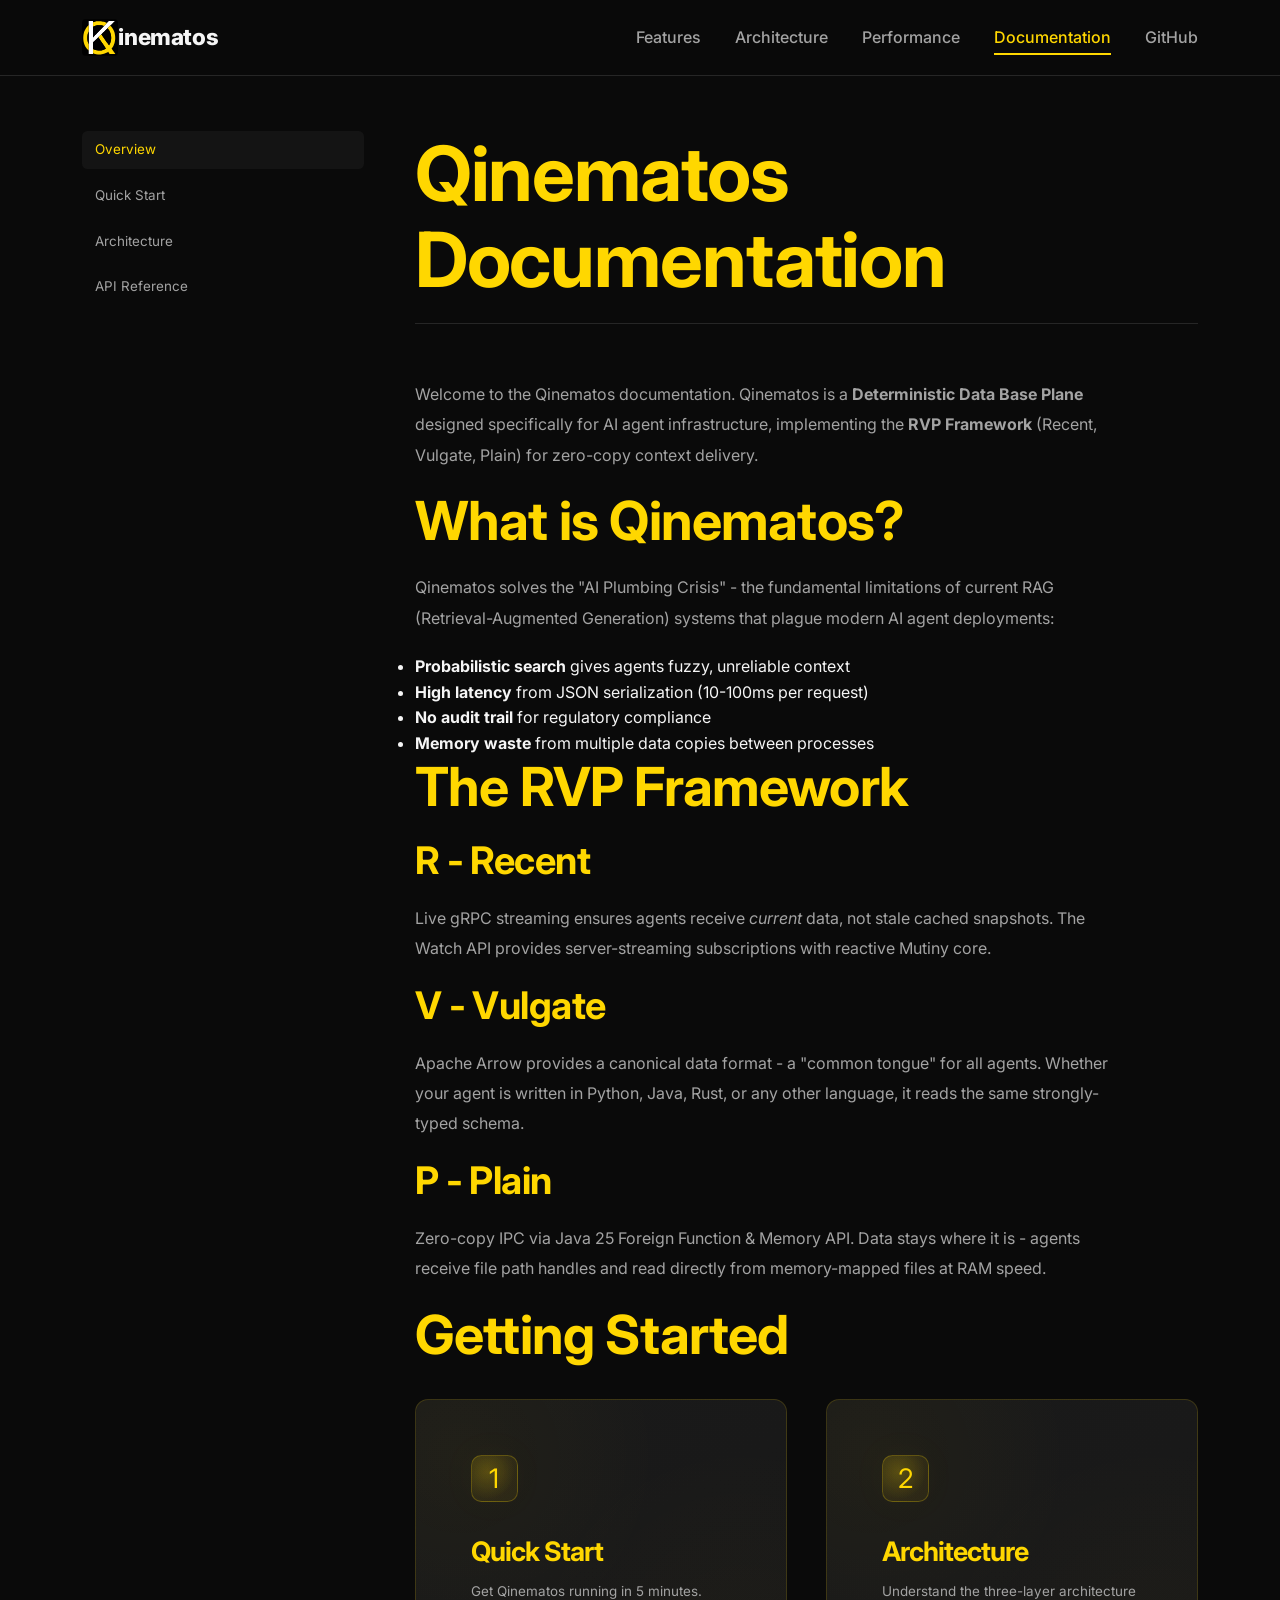
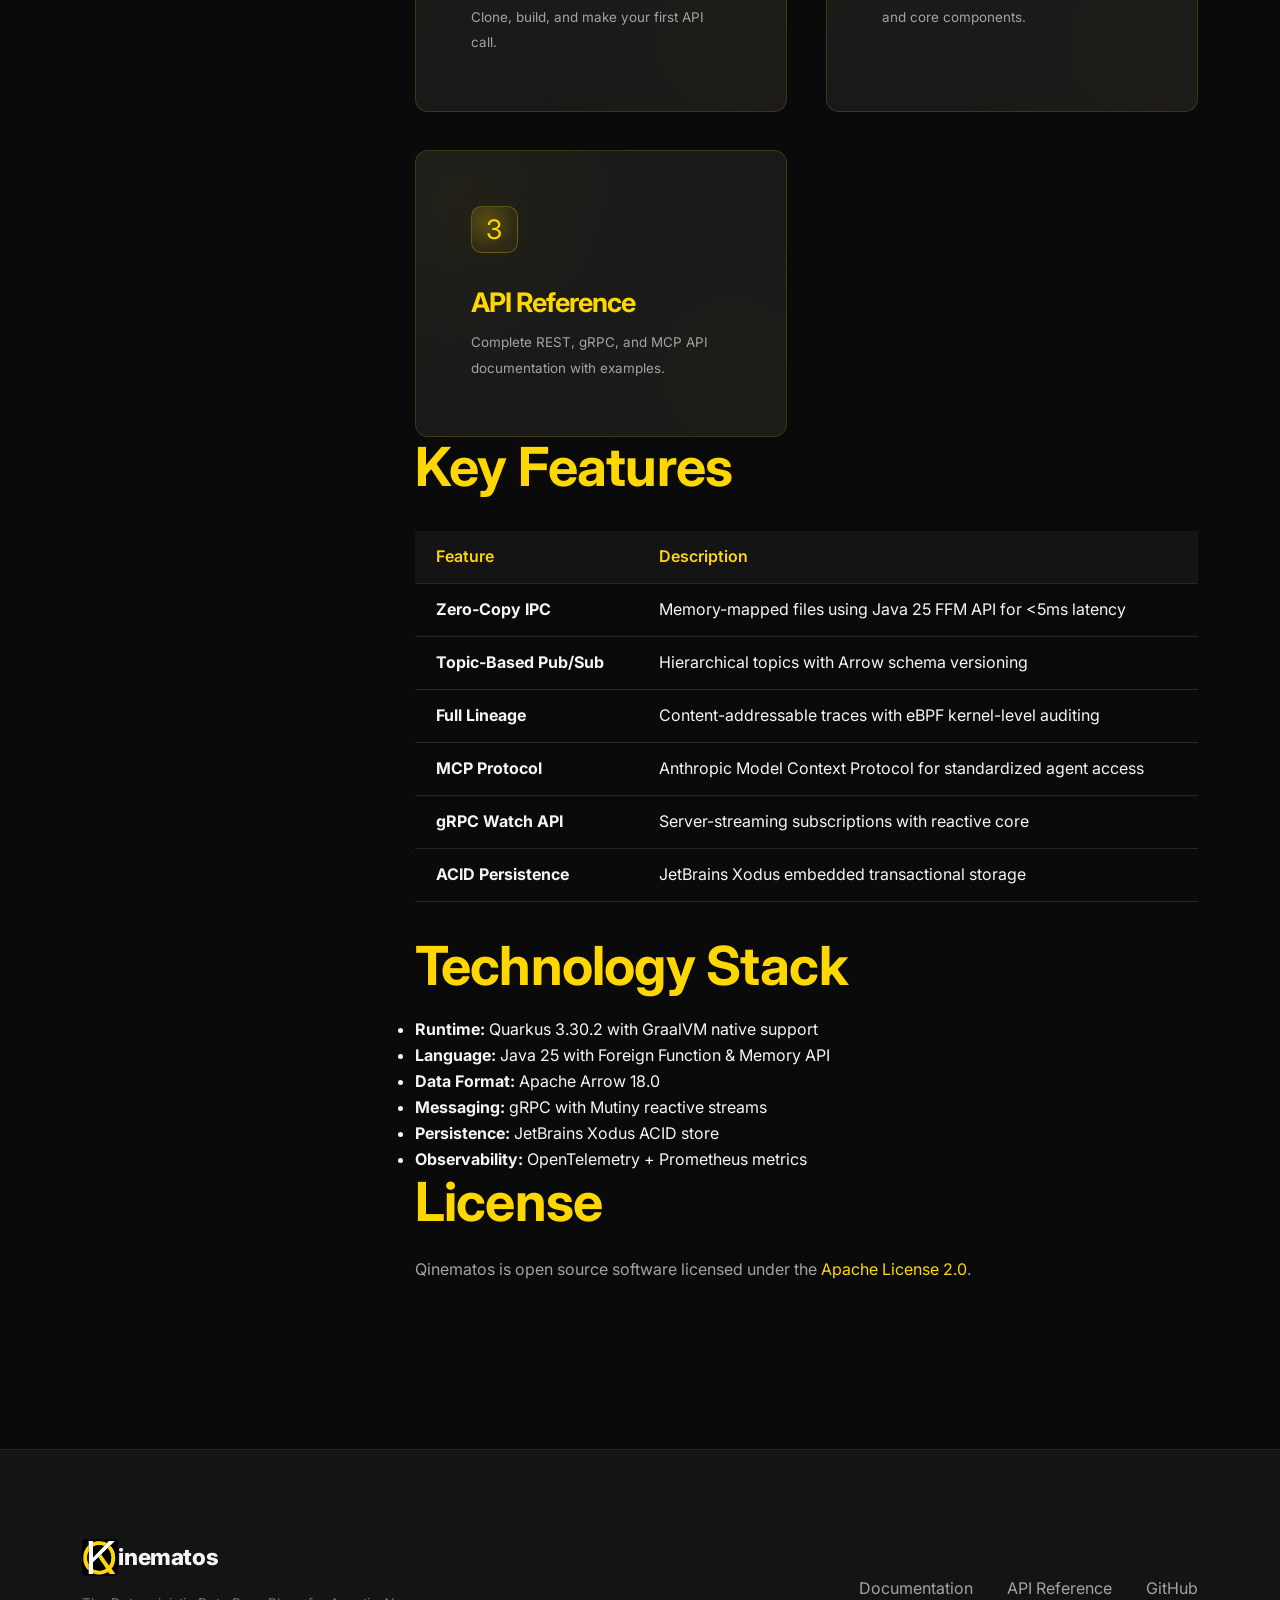
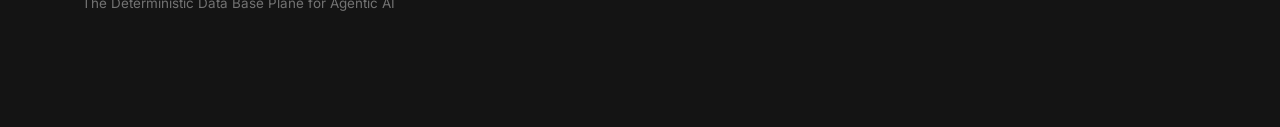
==== docs/index.html @ 6ff9968f "Update logo text in multiple HTML files for consistency" ====
<!DOCTYPE html>
<html lang="en">
<head>
  <meta charset="UTF-8">
  <meta name="viewport" content="width=device-width, initial-scale=1.0">
  <meta name="description" content="Qinematos Documentation - Learn how to use the Deterministic Data Base Plane for Agentic AI.">
  <title>Documentation - Qinematos</title>
  <link rel="icon" type="image/svg+xml" href="../images/favicon.svg">
  <link rel="preconnect" href="https://fonts.googleapis.com">
  <link rel="preconnect" href="https://fonts.gstatic.com" crossorigin>
  <link href="https://fonts.googleapis.com/css2?family=Inter:wght@400;500;600;700;800&family=JetBrains+Mono:wght@400;500&display=swap" rel="stylesheet">
  <link rel="stylesheet" href="../css/style.css">
</head>
<body>
  <!-- Header -->
  <header>
    <nav>
      <a href="../" class="logo"><img src="../images/favicon.svg" alt="Qinematos logo" class="logo-icon"><span>inematos</span></a>
      <button class="nav-toggle" aria-label="Toggle navigation">
        <span></span>
        <span></span>
        <span></span>
      </button>
      <ul class="nav-links">
        <li><a href="../#features">Features</a></li>
        <li><a href="../#architecture">Architecture</a></li>
        <li><a href="../#performance">Performance</a></li>
        <li><a href="./" class="active">Documentation</a></li>
        <li><a href="https://github.com/qinematos" target="_blank">GitHub</a></li>
      </ul>
    </nav>
  </header>

  <!-- Documentation Content -->
  <main class="container">
    <div class="docs-layout">
      <aside class="docs-sidebar">
        <ul class="docs-nav">
          <li><a href="./" class="active">Overview</a></li>
          <li><a href="quick-start.html">Quick Start</a></li>
          <li><a href="architecture.html">Architecture</a></li>
          <li><a href="api-reference.html">API Reference</a></li>
        </ul>
      </aside>

      <article class="docs-content">
        <h1>Qinematos Documentation</h1>

        <p>Welcome to the Qinematos documentation. Qinematos is a <strong>Deterministic Data Base Plane</strong> designed specifically for AI agent infrastructure, implementing the <strong>RVP Framework</strong> (Recent, Vulgate, Plain) for zero-copy context delivery.</p>

        <h2>What is Qinematos?</h2>
        <p>Qinematos solves the "AI Plumbing Crisis" - the fundamental limitations of current RAG (Retrieval-Augmented Generation) systems that plague modern AI agent deployments:</p>

        <ul>
          <li><strong>Probabilistic search</strong> gives agents fuzzy, unreliable context</li>
          <li><strong>High latency</strong> from JSON serialization (10-100ms per request)</li>
          <li><strong>No audit trail</strong> for regulatory compliance</li>
          <li><strong>Memory waste</strong> from multiple data copies between processes</li>
        </ul>

        <h2>The RVP Framework</h2>

        <h3>R - Recent</h3>
        <p>Live gRPC streaming ensures agents receive <em>current</em> data, not stale cached snapshots. The Watch API provides server-streaming subscriptions with reactive Mutiny core.</p>

        <h3>V - Vulgate</h3>
        <p>Apache Arrow provides a canonical data format - a "common tongue" for all agents. Whether your agent is written in Python, Java, Rust, or any other language, it reads the same strongly-typed schema.</p>

        <h3>P - Plain</h3>
        <p>Zero-copy IPC via Java 25 Foreign Function & Memory API. Data stays where it is - agents receive file path handles and read directly from memory-mapped files at RAM speed.</p>

        <h2>Getting Started</h2>

        <div class="features-grid docs-feature-links">
          <a href="quick-start.html" class="feature-card">
            <div class="feature-icon">1</div>
            <h3>Quick Start</h3>
            <p>Get Qinematos running in 5 minutes. Clone, build, and make your first API call.</p>
          </a>

          <a href="architecture.html" class="feature-card">
            <div class="feature-icon">2</div>
            <h3>Architecture</h3>
            <p>Understand the three-layer architecture and core components.</p>
          </a>

          <a href="api-reference.html" class="feature-card">
            <div class="feature-icon">3</div>
            <h3>API Reference</h3>
            <p>Complete REST, gRPC, and MCP API documentation with examples.</p>
          </a>
        </div>

        <h2>Key Features</h2>

        <div class="api-table-wrapper">
        <table class="api-table">
          <thead>
            <tr>
              <th>Feature</th>
              <th>Description</th>
            </tr>
          </thead>
          <tbody>
            <tr>
              <td><strong>Zero-Copy IPC</strong></td>
              <td>Memory-mapped files using Java 25 FFM API for &lt;5ms latency</td>
            </tr>
            <tr>
              <td><strong>Topic-Based Pub/Sub</strong></td>
              <td>Hierarchical topics with Arrow schema versioning</td>
            </tr>
            <tr>
              <td><strong>Full Lineage</strong></td>
              <td>Content-addressable traces with eBPF kernel-level auditing</td>
            </tr>
            <tr>
              <td><strong>MCP Protocol</strong></td>
              <td>Anthropic Model Context Protocol for standardized agent access</td>
            </tr>
            <tr>
              <td><strong>gRPC Watch API</strong></td>
              <td>Server-streaming subscriptions with reactive core</td>
            </tr>
            <tr>
              <td><strong>ACID Persistence</strong></td>
              <td>JetBrains Xodus embedded transactional storage</td>
            </tr>
          </tbody>
        </table>
        </div>

        <h2>Technology Stack</h2>

        <ul>
          <li><strong>Runtime:</strong> Quarkus 3.30.2 with GraalVM native support</li>
          <li><strong>Language:</strong> Java 25 with Foreign Function & Memory API</li>
          <li><strong>Data Format:</strong> Apache Arrow 18.0</li>
          <li><strong>Messaging:</strong> gRPC with Mutiny reactive streams</li>
          <li><strong>Persistence:</strong> JetBrains Xodus ACID store</li>
          <li><strong>Observability:</strong> OpenTelemetry + Prometheus metrics</li>
        </ul>

        <h2>License</h2>
        <p>Qinematos is open source software licensed under the <a href="https://www.apache.org/licenses/LICENSE-2.0" target="_blank">Apache License 2.0</a>.</p>
      </article>
    </div>
  </main>

  <!-- Footer -->
  <footer>
    <div class="container">
        <div class="footer-content">
          <div>
            <a href="../" class="logo"><img src="../images/favicon.svg" alt="Qinematos logo" class="logo-icon"><span>inematos</span></a>
            <p class="footer-copy footer-subtext">The Deterministic Data Base Plane for Agentic AI</p>
          </div>
        <ul class="footer-links">
          <li><a href="./">Documentation</a></li>
          <li><a href="api-reference.html">API Reference</a></li>
          <li><a href="https://github.com/qinematos" target="_blank">GitHub</a></li>
        </ul>
      </div>
    </div>
  </footer>

  <script src="../js/main.js"></script>
</body>
</html>
---- css/style.css ----
/* Qinematos Website Styles
   Dark theme with Marvel yellow accents (Thunderbolts/Wonder Man style)
*/

/* CSS Variables */
:root {
  --bg-primary: #0a0a0a;
  --bg-surface: #141414;
  --bg-elevated: #1a1a1a;
  --accent-primary: #FFD700;
  --accent-secondary: #FFC107;
  --accent-dim: #b8960b;
  --text-primary: #f5f5f5;
  --text-secondary: #a3a3a3;
  --text-muted: #737373;
  --border-color: #262626;
  --border-light: #333333;
  --code-bg: #1e1e1e;
  --success: #22c55e;
  --error: #ef4444;
  --font-sans: 'Inter', system-ui, -apple-system, BlinkMacSystemFont, 'Segoe UI', sans-serif;
  --font-mono: 'JetBrains Mono', 'Fira Code', 'Consolas', monospace;
  --header-height: calc(var(--space-organ) + var(--space-cell));

  /* Qinematos Fibonacci-inspired spacing scale */
  --space-quantum: 5px;
  --space-atom: 8px;
  --space-molecule: 13px;
  --space-cell: 21px;
  --space-tissue: 34px;
  --space-organ: 55px;
  --space-system: 89px;
  --space-organism: 144px;
  --layout-gutter-tight: var(--space-molecule);
  --layout-gutter: var(--space-cell);
  --layout-gutter-wide: var(--space-tissue);
  --content-width-narrow: 46rem;
  --content-width-medium: 74rem;
  --content-width-prose: 72ch;
  --sidebar-width-min: 16rem;
  --sidebar-width-fluid: 22vw;
  --sidebar-width-max: 20rem;
  --grid-card-min: 16rem;
  --grid-card-max: 22rem;
  
  /* Custom type scale: 1.414 (sqrt of 2) for visual harmony */
  --type-micro: 0.707rem;
  --type-small: 0.841rem;
  --type-body: 1rem;
  --type-emphasis: 1.189rem;
  --type-subtitle: 1.414rem;
  --type-heading: 1.681rem;
  --type-subheader: 2.378rem;
  --type-header: 3.363rem;
  --type-display: 4.756rem;
  
  /* Inter-specific line rhythm */
  --rhythm-compressed: 1.125;
  --rhythm-standard: 1.618;
  --rhythm-extended: 1.888;
  --rhythm-spacious: 2.1;
  
  /* Letter spacing tuned for Inter at different weights */
  --tracking-ultra-tight: -0.035em;
  --tracking-condensed: -0.015em;
  --tracking-neutral: 0em;
  --tracking-open: 0.018em;
  --tracking-ultra-open: 0.042em;
}

/* Reset */
*, *::before, *::after {
  box-sizing: border-box;
  margin: 0;
  padding: 0;
}

html {
  scroll-behavior: smooth;
  font-size: var(--type-body);
}

body {
  font-family: var(--font-sans);
  background-color: var(--bg-primary);
  color: var(--text-primary);
  line-height: var(--rhythm-standard);
  min-height: 100vh;
  letter-spacing: var(--tracking-neutral);
}

/* Typography */
h1, h2, h3, h4, h5, h6 {
  color: var(--accent-primary);
  font-weight: 700;
  line-height: var(--rhythm-compressed);
  letter-spacing: var(--tracking-condensed);
  margin-bottom: var(--space-cell);
}

h1 { font-size: var(--type-display); }
h2 { font-size: var(--type-header); }
h3 { font-size: var(--type-subheader); }
h4 { font-size: var(--type-heading); }

p {
  margin-bottom: var(--space-cell);
  color: var(--text-secondary);
  line-height: var(--rhythm-extended);
  max-width: var(--content-width-prose);
}

a {
  color: var(--accent-primary);
  text-decoration: none;
  transition: color 0.2s ease;
}

a:hover {
  color: var(--accent-secondary);
}

/* Layout */
.container {
  max-width: var(--content-width-medium);
  margin: 0 auto;
  padding: 0 var(--layout-gutter-wide);
}

@media (max-width: 1200px) {
  .container {
    padding: 0 var(--layout-gutter);
  }
}

@media (max-width: 768px) {
  .container {
    padding: 0 var(--layout-gutter-tight);
  }
}

section {
  padding: var(--space-organism) 0;
}

/* Header / Navigation */
header {
  position: fixed;
  top: 0;
  left: 0;
  right: 0;
  height: var(--header-height);
  background: rgba(10, 10, 10, 0.95);
  backdrop-filter: blur(10px);
  border-bottom: 1px solid var(--border-color);
  z-index: 1000;
}

nav {
  display: flex;
  align-items: center;
  justify-content: space-between;
  height: 100%;
  max-width: var(--content-width-medium);
  margin: 0 auto;
  padding: 0 var(--layout-gutter-wide);
}

@media (max-width: 1200px) {
  nav {
    padding: 0 var(--layout-gutter);
  }
}

@media (max-width: 768px) {
  nav {
    padding: 0 var(--layout-gutter-tight);
  }
}

.logo {
  font-size: var(--type-subtitle);
  font-weight: 800;
  color: var(--accent-primary);
  letter-spacing: var(--tracking-condensed);
  display: inline-flex;
  align-items: center;
}

.logo-icon {
  width: 1.6em;
  height: 1.6em;
  flex-shrink: 0;
  vertical-align: middle;
  border-radius: 4px;
}

.logo span {
  color: var(--text-primary);
}

/* Pronunciation guide under hero heading */
.pronunciation {
  font-size: var(--type-small);
  color: var(--text-muted);
  font-style: italic;
  letter-spacing: var(--tracking-open);
  margin-bottom: var(--space-tissue);
  margin-top: calc(-1 * var(--space-cell));
}

.nav-links {
  display: flex;
  gap: var(--space-tissue);
  list-style: none;
}

.nav-links a {
  color: var(--text-secondary);
  font-weight: 500;
  padding: var(--space-atom) 0;
  position: relative;
  letter-spacing: var(--tracking-neutral);
}

.nav-links a:hover,
.nav-links a.active {
  color: var(--accent-primary);
}

.nav-links a::after {
  content: '';
  position: absolute;
  bottom: 0;
  left: 0;
  width: 0;
  height: 2px;
  background: var(--accent-primary);
  transition: width 0.3s ease;
}

.nav-links a:hover::after,
.nav-links a.active::after {
  width: 100%;
}

/* Mobile Navigation */
.nav-toggle {
  display: none;
  flex-direction: column;
  gap: var(--space-quantum);
  background: none;
  border: none;
  cursor: pointer;
  padding: var(--space-atom);
}

.nav-toggle span {
  display: block;
  width: calc(var(--space-tissue) - var(--space-atom));
  height: calc(var(--space-quantum) / 2);
  background: var(--text-primary);
  transition: all 0.3s ease;
}

@media (max-width: 768px) {
  .nav-toggle {
    display: flex;
  }

  .nav-links {
    position: fixed;
    top: var(--header-height);
    left: 0;
    right: 0;
    flex-direction: column;
    background: var(--bg-surface);
    padding: var(--space-cell);
    gap: 0;
    transform: translateY(-100%);
    opacity: 0;
    visibility: hidden;
    transition: all 0.3s ease;
  }

  .nav-links.active {
    transform: translateY(0);
    opacity: 1;
    visibility: visible;
  }

  .nav-links li {
    border-bottom: 1px solid var(--border-color);
  }

  .nav-links a {
    display: block;
    padding: var(--space-cell);
  }
}

/* Hero Section */
.hero {
  min-height: 100vh;
  display: flex;
  align-items: center;
  padding-top: var(--header-height);
  background:
    radial-gradient(ellipse at top right, rgba(255, 215, 0, 0.05) 0%, transparent 50%),
    radial-gradient(ellipse at bottom left, rgba(255, 215, 0, 0.03) 0%, transparent 50%),
    var(--bg-primary);
}

.hero-content {
  max-width: var(--content-width-narrow);
}

.hero-badge {
  display: inline-block;
  padding: var(--space-molecule) var(--space-cell);
  background: rgba(255, 215, 0, 0.1);
  border: 1px solid var(--accent-dim);
  border-radius: calc(var(--space-organism) / 3);
  font-size: var(--type-small);
  color: var(--accent-primary);
  margin-bottom: var(--space-tissue);
  letter-spacing: var(--tracking-open);
}

.hero h1 {
  font-size: clamp(var(--type-header), 7vw, var(--type-display));
  margin-bottom: var(--space-tissue);
  background: linear-gradient(135deg, var(--accent-primary) 0%, var(--accent-secondary) 100%);
  -webkit-background-clip: text;
  -webkit-text-fill-color: transparent;
  background-clip: text;
  line-height: var(--rhythm-compressed);
}

.hero .tagline {
  font-size: var(--type-subtitle);
  color: var(--text-secondary);
  margin-bottom: var(--space-organ);
  max-width: var(--content-width-prose);
  line-height: var(--rhythm-extended);
}

.hero-cta {
  display: flex;
  gap: var(--space-cell);
  flex-wrap: wrap;
}

.hero-actions {
  justify-content: center;
  margin-top: var(--space-molecule);
}

/* Buttons */
.btn {
  display: inline-flex;
  align-items: center;
  gap: var(--space-atom);
  padding: var(--space-molecule) var(--space-tissue);
  border-radius: var(--space-atom);
  font-weight: 600;
  font-size: var(--type-body);
  cursor: pointer;
  transition: all 0.315s cubic-bezier(0.38, 0.92, 0.56, 1);
  border: none;
  letter-spacing: var(--tracking-neutral);
}

.btn-primary {
  background: var(--accent-primary);
  color: #000;
}

.btn-primary:hover {
  background: var(--accent-secondary);
  transform: translateY(-2px) scale(1.01);
  box-shadow: 
    0 5px 22px -2px rgba(255, 215, 0, 0.35),
    0 0 38px -6px rgba(255, 215, 0, 0.24);
}

.btn-secondary {
  background: transparent;
  color: var(--text-primary);
  border: 1px solid var(--border-light);
}

.btn-secondary:hover {
  border-color: var(--accent-primary);
  color: var(--accent-primary);
}

/* Feature Cards */
.features {
  background: var(--bg-surface);
}

.features-grid {
  display: grid;
  grid-template-columns: repeat(auto-fit, minmax(clamp(var(--grid-card-min), 25vw, var(--grid-card-max)), 1fr));
  gap: clamp(var(--space-tissue), 3vw, var(--space-system));
  margin-top: var(--space-system);
}

.feature-card {
  background: 
    radial-gradient(circle at 12% 18%, rgba(255, 215, 0, 0.035) 0%, transparent 48%),
    radial-gradient(circle at 88% 82%, rgba(255, 193, 7, 0.025) 0%, transparent 52%),
    linear-gradient(148deg, var(--bg-elevated) 0%, rgba(26, 26, 26, 0.92) 100%);
  border: 1px solid rgba(255, 215, 0, 0.15);
  border-radius: var(--space-molecule);
  padding: var(--space-organ);
  transition: transform 0.385s cubic-bezier(0.34, 1.26, 0.64, 1), 
              box-shadow 0.385s cubic-bezier(0.34, 1.26, 0.64, 1);
  position: relative;
  isolation: isolate;
}

.feature-card::after {
  content: '';
  position: absolute;
  inset: -1px;
  border-radius: var(--space-molecule);
  padding: 1px;
  background: linear-gradient(148deg, transparent 28%, rgba(255, 215, 0, 0.22) 58%, transparent 88%);
  -webkit-mask: linear-gradient(#fff 0 0) content-box, linear-gradient(#fff 0 0);
  -webkit-mask-composite: xor;
  mask-composite: exclude;
  opacity: 0;
  transition: opacity 0.385s cubic-bezier(0.34, 1.26, 0.64, 1);
  z-index: -1;
}

.feature-card:hover {
  transform: translateY(-9px) rotateX(2deg);
  box-shadow: 
    0 14px 44px -8px rgba(0, 0, 0, 0.42),
    0 5px 18px -3px rgba(255, 215, 0, 0.18),
    0 -2px 12px -2px rgba(255, 215, 0, 0.08) inset;
}

.feature-card:hover::after {
  opacity: 1;
}

.feature-icon {
  width: calc(var(--space-organ) - var(--space-atom));
  height: calc(var(--space-organ) - var(--space-atom));
  background: 
    radial-gradient(circle at 35% 35%, rgba(255, 215, 0, 0.18) 0%, transparent 65%),
    linear-gradient(135deg, rgba(255, 215, 0, 0.09), rgba(255, 193, 7, 0.06));
  border: 1px solid rgba(255, 215, 0, 0.24);
  border-radius: calc(var(--space-atom) + (var(--space-quantum) / 2));
  display: flex;
  align-items: center;
  justify-content: center;
  margin-bottom: var(--space-tissue);
  font-size: var(--type-heading);
  color: var(--accent-primary);
  filter: drop-shadow(0 0 18px rgba(255, 215, 0, 0.14));
}

.feature-icon svg {
  stroke: var(--accent-primary);
  flex-shrink: 0;
}

.feature-card h3 {
  font-size: var(--type-heading);
  margin-bottom: var(--space-molecule);
  letter-spacing: var(--tracking-ultra-tight);
}

.feature-card p {
  font-size: var(--type-small);
  margin: 0;
  line-height: var(--rhythm-extended);
}

/* RVP Section */
.rvp-grid {
  display: grid;
  grid-template-columns: repeat(auto-fit, minmax(clamp(var(--grid-card-min), 25vw, var(--grid-card-max)), 1fr));
  gap: clamp(var(--space-tissue), 3vw, var(--space-system));
  margin-top: var(--space-system);
}

.rvp-card {
  text-align: center;
  padding: var(--space-system) var(--space-organ);
  background:
    radial-gradient(ellipse at 50% 15%, rgba(255, 215, 0, 0.028) 0%, transparent 65%),
    linear-gradient(162deg, rgba(20, 20, 20, 0.95) 0%, var(--bg-surface) 100%);
  border: 1px solid rgba(255, 215, 0, 0.12);
  border-radius: var(--space-molecule);
  transition: all 0.425s cubic-bezier(0.25, 0.82, 0.35, 1.15);
  position: relative;
  overflow: hidden;
}

.rvp-card::before {
  content: '';
  position: absolute;
  top: calc(-1 * (var(--space-quantum) / 2));
  left: 18%;
  right: 18%;
  height: calc(var(--space-atom) / 2);
  background: linear-gradient(
    92deg,
    transparent 0%,
    rgba(255, 215, 0, 0.65) 35%,
    rgba(255, 193, 7, 0.75) 50%,
    rgba(255, 215, 0, 0.65) 65%,
    transparent 100%
  );
  filter: blur(3px);
  opacity: 0;
  transform: scaleX(0);
  transition: all 0.425s cubic-bezier(0.25, 0.82, 0.35, 1.15);
}

.rvp-card:hover {
  transform: translateY(-14px) scale(1.018);
  border-color: rgba(255, 215, 0, 0.28);
  box-shadow: 
    0 18px 55px -12px rgba(0, 0, 0, 0.48),
    0 8px 28px -5px rgba(255, 215, 0, 0.22),
    0 0 45px -8px rgba(255, 215, 0, 0.15);
}

.rvp-card:hover::before {
  opacity: 1;
  transform: scaleX(1);
}

.rvp-letter {
  font-size: clamp(var(--type-header), 6vw, calc(var(--type-display) * 0.9));
  font-weight: 800;
  color: var(--accent-primary);
  line-height: 1;
  margin-bottom: var(--space-atom);
  filter: 
    drop-shadow(0 0 22px rgba(255, 215, 0, 0.45))
    drop-shadow(0 0 48px rgba(255, 215, 0, 0.28))
    drop-shadow(0 0 72px rgba(255, 215, 0, 0.12));
  transition: filter 0.425s cubic-bezier(0.25, 0.82, 0.35, 1.15);
}

.rvp-card:hover .rvp-letter {
  filter: 
    drop-shadow(0 0 32px rgba(255, 215, 0, 0.75))
    drop-shadow(0 0 68px rgba(255, 215, 0, 0.48))
    drop-shadow(0 0 105px rgba(255, 215, 0, 0.28));
}

.rvp-word {
  font-size: var(--type-subheader);
  color: var(--text-primary);
  font-weight: 600;
  margin-bottom: var(--space-tissue);
  letter-spacing: var(--tracking-open);
}

/* Performance Table */
/* Performance Table Wrapper for horizontal scrolling */
.table-wrapper {
  margin-top: var(--space-organ);
  overflow-x: auto;
  border-radius: var(--space-molecule);
}

.performance-table {
  width: 100%;
  border-collapse: separate;
  border-spacing: 0;
  background:
    radial-gradient(ellipse at 28% 18%, rgba(255, 215, 0, 0.022) 0%, transparent 58%),
    linear-gradient(156deg, rgba(20, 20, 20, 0.98) 0%, var(--bg-surface) 100%);
  border: 1px solid rgba(255, 215, 0, 0.11);
  border-radius: var(--space-molecule);
  overflow: hidden;
}

.performance-table th,
.performance-table td {
  padding: var(--space-tissue) var(--space-tissue);
  text-align: left;
  border-bottom: 1px solid rgba(255, 215, 0, 0.06);
  white-space: nowrap;
}

@media (max-width: 768px) {
  .performance-table th,
  .performance-table td {
    padding: var(--space-cell) var(--space-molecule);
    font-size: var(--type-small);
  }
}

.performance-table th {
  background: 
    linear-gradient(138deg, rgba(255, 215, 0, 0.09) 0%, rgba(255, 193, 7, 0.04) 68%, transparent 100%);
  color: var(--accent-primary);
  font-weight: 600;
  text-transform: uppercase;
  font-size: var(--type-micro);
  letter-spacing: var(--tracking-ultra-open);
}

.performance-table tbody tr {
  transition: all 0.295s cubic-bezier(0.42, 0, 0.58, 1);
  border-left: 3px solid transparent;
}

.performance-table tbody tr:hover {
  background: rgba(255, 215, 0, 0.032);
  border-left-color: var(--accent-primary);
}

.performance-table tr:last-child td {
  border-bottom: none;
}

.performance-table .highlight {
  color: var(--accent-primary);
  font-weight: 600;
  filter: drop-shadow(0 0 16px rgba(255, 215, 0, 0.32));
}

.performance-table .dim {
  color: var(--text-muted);
}

/* Code Blocks */
pre {
  background:
    radial-gradient(circle at 85% 92%, rgba(255, 215, 0, 0.018) 0%, transparent 48%),
    linear-gradient(142deg, #1e1e1e 0%, #161616 100%);
  border: 1px solid rgba(255, 215, 0, 0.13);
  border-radius: calc(var(--space-atom) + (var(--space-quantum) / 2));
  padding: var(--space-organ);
  overflow-x: auto;
  margin: var(--space-tissue) 0;
  position: relative;
  max-width: 100%;
  box-shadow: 
    0 6px 22px -4px rgba(0, 0, 0, 0.35),
    0 0 0 1px rgba(255, 215, 0, 0.06) inset;
}

code {
  font-family: var(--font-mono);
  font-size: var(--type-small);
  line-height: var(--rhythm-spacious);
  word-break: break-word;
  letter-spacing: var(--tracking-neutral);
}

@media (max-width: 768px) {
  pre {
    padding: var(--space-tissue);
    margin: var(--space-molecule) 0;
  }
  
  code {
    font-size: var(--type-micro);
  }
}

pre code {
  color: var(--text-primary);
}

:not(pre) > code {
  background:
    radial-gradient(circle at 32% 28%, rgba(255, 215, 0, 0.11) 0%, transparent 72%),
    linear-gradient(128deg, rgba(255, 215, 0, 0.08), rgba(255, 193, 7, 0.06));
  padding: var(--space-quantum) var(--space-atom);
  border-radius: var(--space-atom);
  color: var(--accent-primary);
  border: 1px solid rgba(255, 215, 0, 0.22);
  font-size: var(--type-small);
  letter-spacing: var(--tracking-neutral);
}

.code-header {
  display: flex;
  justify-content: space-between;
  align-items: center;
  background: var(--bg-elevated);
  padding: var(--space-molecule) var(--space-cell);
  border-bottom: 1px solid var(--border-color);
  border-radius: var(--space-atom) var(--space-atom) 0 0;
  margin-bottom: -1px;
}

.code-header span {
  color: var(--text-secondary);
  font-size: var(--type-small);
}

.copy-btn {
  background: transparent;
  border: 1px solid var(--border-color);
  color: var(--text-secondary);
  padding: var(--space-quantum) var(--space-molecule);
  border-radius: var(--space-atom);
  cursor: pointer;
  font-size: var(--type-micro);
  transition: all 0.2s ease;
}

.copy-btn:hover {
  border-color: var(--accent-primary);
  color: var(--accent-primary);
}

.copy-btn.copied {
  border-color: var(--success);
  color: var(--success);
}

/* Syntax Highlighting (Basic) */
.token-keyword { color: #c678dd; }
.token-string { color: #98c379; }
.token-comment { color: #5c6370; font-style: italic; }
.token-function { color: #61afef; }
.token-number { color: #d19a66; }
.token-operator { color: #56b6c2; }

/* Architecture Diagram */
.architecture-diagram {
  background: var(--bg-surface);
  border: 1px solid var(--border-color);
  border-radius: var(--space-molecule);
  padding: var(--space-organ);
  margin: var(--space-organ) 0;
}

.arch-layer {
  background: var(--bg-elevated);
  border: 1px solid var(--border-color);
  border-radius: var(--space-atom);
  padding: var(--space-tissue);
  margin-bottom: var(--space-cell);
  text-align: center;
}

.arch-layer h4 {
  color: var(--accent-primary);
  margin-bottom: var(--space-atom);
}

.arch-arrow {
  text-align: center;
  font-size: var(--type-heading);
  color: var(--accent-dim);
  margin: var(--space-atom) 0;
}

/* API Endpoint Table */
/* API Table Wrapper for horizontal scrolling */
.api-table-wrapper {
  margin: var(--space-tissue) 0;
  overflow-x: auto;
}

.api-table {
  width: 100%;
  border-collapse: collapse;
}

.api-table th,
.api-table td {
  padding: var(--space-molecule) var(--space-cell);
  text-align: left;
  border-bottom: 1px solid var(--border-color);
  white-space: nowrap;
}

@media (max-width: 768px) {
  .api-table th,
  .api-table td {
    padding: var(--space-atom) var(--space-molecule);
    font-size: var(--type-small);
  }
}

.api-table th {
  background: var(--bg-surface);
  color: var(--accent-primary);
  font-weight: 600;
}

.api-table .method {
  font-family: var(--font-mono);
  font-weight: 600;
  font-size: var(--type-small);
}

.method-get { color: #22c55e; }
.method-post { color: #3b82f6; }
.method-put { color: #f59e0b; }
.method-delete { color: #ef4444; }

/* Quick Start Section */
.quick-start {
  background: var(--bg-surface);
}

.steps {
  counter-reset: step;
  margin-top: var(--space-organ);
}

.step {
  display: flex;
  gap: var(--space-tissue);
  margin-bottom: var(--space-organ);
  padding-bottom: var(--space-organ);
  border-bottom: 1px solid var(--border-color);
}

.step:last-child {
  border-bottom: none;
  margin-bottom: 0;
  padding-bottom: 0;
}

.step-number {
  counter-increment: step;
  flex-shrink: 0;
  width: calc(var(--space-organ) - var(--space-molecule));
  height: calc(var(--space-organ) - var(--space-molecule));
  background: rgba(255, 215, 0, 0.1);
  border: 1px solid var(--accent-dim);
  border-radius: 50%;
  display: flex;
  align-items: center;
  justify-content: center;
  color: var(--accent-primary);
  font-weight: 700;
}

.step-number::before {
  content: counter(step);
}

.step-content h4 {
  margin-bottom: var(--space-atom);
}

/* Footer */
footer {
  background: var(--bg-surface);
  border-top: 1px solid var(--border-color);
  padding: var(--space-system) 0;
}

.footer-content {
  display: flex;
  justify-content: space-between;
  align-items: center;
  flex-wrap: wrap;
  gap: var(--space-tissue);
}

.footer-links {
  display: flex;
  gap: var(--space-tissue);
  list-style: none;
}

.footer-links a {
  color: var(--text-secondary);
}

.footer-links a:hover {
  color: var(--accent-primary);
}

.footer-copy {
  color: var(--text-muted);
  font-size: var(--type-small);
}

.footer-bottom {
  text-align: center;
  margin-top: var(--space-tissue);
}

/* Error Page */
.error-page {
  min-height: 100vh;
  display: flex;
  align-items: center;
  justify-content: center;
  text-align: center;
  padding: var(--space-organ);
  background: var(--bg-primary);
}

.error-content {
  max-width: var(--content-width-narrow);
  margin: 0 auto;
}

.error-code {
  font-size: clamp(var(--type-header), 14vw, calc(var(--type-display) * 1.68));
  font-weight: 800;
  color: var(--accent-primary);
  line-height: var(--rhythm-compressed);
  margin-bottom: var(--space-cell);
}

.error-title {
  font-size: var(--type-heading);
  color: var(--text-primary);
  margin-bottom: var(--space-atom);
}

.error-message {
  color: var(--text-secondary);
  margin-bottom: var(--space-tissue);
}

/* Documentation Layout */
.docs-layout {
  display: grid;
  grid-template-columns: clamp(var(--sidebar-width-min), var(--sidebar-width-fluid), var(--sidebar-width-max)) 1fr;
  gap: clamp(var(--space-cell), 4vw, var(--space-system));
  padding-top: calc(var(--header-height) + var(--space-organ));
  min-height: 100vh;
}

@media (max-width: 900px) {
  .docs-layout {
    grid-template-columns: 1fr;
    gap: var(--space-tissue);
    display: flex;
    flex-direction: column;
  }

  .docs-sidebar {
    position: static !important;
    margin-bottom: var(--space-tissue);
    background: var(--bg-surface);
    border: 1px solid var(--border-color);
    border-radius: var(--space-atom);
    padding: var(--space-cell);
    order: 1;
  }
  
  .docs-content {
    order: 2;
  }
}

.docs-sidebar {
  position: sticky;
  top: calc(var(--header-height) + var(--space-organ));
  height: fit-content;
}

.docs-nav {
  list-style: none;
}

.docs-nav li {
  margin-bottom: var(--space-atom);
}

.docs-nav a {
  display: block;
  padding: var(--space-atom) var(--space-molecule);
  color: var(--text-secondary);
  border-radius: calc(var(--space-atom) - (var(--space-quantum) / 2));
  transition: all 0.2s ease;
  font-size: var(--type-small);
}

.docs-nav a:hover,
.docs-nav a.active {
  background: var(--bg-surface);
  color: var(--accent-primary);
}

.docs-content {
  padding-bottom: var(--space-organism);
  max-width: 100%;
  overflow-wrap: break-word;
  word-wrap: break-word;
}

.docs-content h1 {
  margin-bottom: var(--space-organ);
  padding-bottom: var(--space-cell);
  border-bottom: 1px solid var(--border-color);
}

/* Better responsive typography for documentation */
@media (max-width: 900px) {
  .docs-content {
    padding-bottom: var(--space-system);
  }
  
  .docs-content h1 {
    font-size: var(--type-subheader);
  }
  
  .docs-content h2 {
    font-size: var(--type-heading);
  }
  
  .docs-content h3 {
    font-size: var(--type-subtitle);
  }
}

@media (max-width: 600px) {
  .docs-content h1 {
    font-size: var(--type-heading);
  }
  
  .docs-content h2 {
    font-size: var(--type-subtitle);
  }
  
  .docs-content h3 {
    font-size: var(--type-emphasis);
  }
}

/* Section Elements */
.section-lead {
  max-width: min(calc(var(--content-width-medium) * 0.58), var(--content-width-narrow));
  margin: 0 auto var(--space-organ);
}

.section-lead.compact {
  margin-bottom: var(--space-cell);
}

.section-actions {
  text-align: center;
  margin-top: var(--space-tissue);
}

.cta-lead {
  margin-top: var(--space-molecule);
  margin-bottom: var(--space-tissue);
}

.section-divider {
  border: 0;
  border-top: 1px solid var(--border-color);
  margin: var(--space-organ) 0;
}

.docs-feature-links {
  margin-top: var(--space-tissue);
}

.step-note {
  margin-top: var(--space-atom);
  color: var(--text-muted);
}

.footer-subtext {
  margin-top: var(--space-atom);
}

/* Utility Classes */
/* Spacing - Margin */
.m-quantum { margin: var(--space-quantum); }
.mt-quantum { margin-top: var(--space-quantum); }
.mr-quantum { margin-right: var(--space-quantum); }
.mb-quantum { margin-bottom: var(--space-quantum); }
.ml-quantum { margin-left: var(--space-quantum); }
.mx-quantum { margin-left: var(--space-quantum); margin-right: var(--space-quantum); }
.my-quantum { margin-top: var(--space-quantum); margin-bottom: var(--space-quantum); }
.m-atom { margin: var(--space-atom); }
.mt-atom { margin-top: var(--space-atom); }
.mr-atom { margin-right: var(--space-atom); }
.mb-atom { margin-bottom: var(--space-atom); }
.ml-atom { margin-left: var(--space-atom); }
.mx-atom { margin-left: var(--space-atom); margin-right: var(--space-atom); }
.my-atom { margin-top: var(--space-atom); margin-bottom: var(--space-atom); }
.m-molecule { margin: var(--space-molecule); }
.mt-molecule { margin-top: var(--space-molecule); }
.mr-molecule { margin-right: var(--space-molecule); }
.mb-molecule { margin-bottom: var(--space-molecule); }
.ml-molecule { margin-left: var(--space-molecule); }
.mx-molecule { margin-left: var(--space-molecule); margin-right: var(--space-molecule); }
.my-molecule { margin-top: var(--space-molecule); margin-bottom: var(--space-molecule); }
.m-cell { margin: var(--space-cell); }
.mt-cell { margin-top: var(--space-cell); }
.mr-cell { margin-right: var(--space-cell); }
.mb-cell { margin-bottom: var(--space-cell); }
.ml-cell { margin-left: var(--space-cell); }
.mx-cell { margin-left: var(--space-cell); margin-right: var(--space-cell); }
.my-cell { margin-top: var(--space-cell); margin-bottom: var(--space-cell); }
.m-tissue { margin: var(--space-tissue); }
.mt-tissue { margin-top: var(--space-tissue); }
.mr-tissue { margin-right: var(--space-tissue); }
.mb-tissue { margin-bottom: var(--space-tissue); }
.ml-tissue { margin-left: var(--space-tissue); }
.mx-tissue { margin-left: var(--space-tissue); margin-right: var(--space-tissue); }
.my-tissue { margin-top: var(--space-tissue); margin-bottom: var(--space-tissue); }
.m-organ { margin: var(--space-organ); }
.mt-organ { margin-top: var(--space-organ); }
.mr-organ { margin-right: var(--space-organ); }
.mb-organ { margin-bottom: var(--space-organ); }
.ml-organ { margin-left: var(--space-organ); }
.mx-organ { margin-left: var(--space-organ); margin-right: var(--space-organ); }
.my-organ { margin-top: var(--space-organ); margin-bottom: var(--space-organ); }
.m-system { margin: var(--space-system); }
.mt-system { margin-top: var(--space-system); }
.mr-system { margin-right: var(--space-system); }
.mb-system { margin-bottom: var(--space-system); }
.ml-system { margin-left: var(--space-system); }
.mx-system { margin-left: var(--space-system); margin-right: var(--space-system); }
.my-system { margin-top: var(--space-system); margin-bottom: var(--space-system); }
.m-organism { margin: var(--space-organism); }
.mt-organism { margin-top: var(--space-organism); }
.mr-organism { margin-right: var(--space-organism); }
.mb-organism { margin-bottom: var(--space-organism); }
.ml-organism { margin-left: var(--space-organism); }
.mx-organism { margin-left: var(--space-organism); margin-right: var(--space-organism); }
.my-organism { margin-top: var(--space-organism); margin-bottom: var(--space-organism); }

/* Spacing - Padding */
.p-quantum { padding: var(--space-quantum); }
.pt-quantum { padding-top: var(--space-quantum); }
.pr-quantum { padding-right: var(--space-quantum); }
.pb-quantum { padding-bottom: var(--space-quantum); }
.pl-quantum { padding-left: var(--space-quantum); }
.px-quantum { padding-left: var(--space-quantum); padding-right: var(--space-quantum); }
.py-quantum { padding-top: var(--space-quantum); padding-bottom: var(--space-quantum); }
.p-atom { padding: var(--space-atom); }
.pt-atom { padding-top: var(--space-atom); }
.pr-atom { padding-right: var(--space-atom); }
.pb-atom { padding-bottom: var(--space-atom); }
.pl-atom { padding-left: var(--space-atom); }
.px-atom { padding-left: var(--space-atom); padding-right: var(--space-atom); }
.py-atom { padding-top: var(--space-atom); padding-bottom: var(--space-atom); }
.p-molecule { padding: var(--space-molecule); }
.pt-molecule { padding-top: var(--space-molecule); }
.pr-molecule { padding-right: var(--space-molecule); }
.pb-molecule { padding-bottom: var(--space-molecule); }
.pl-molecule { padding-left: var(--space-molecule); }
.px-molecule { padding-left: var(--space-molecule); padding-right: var(--space-molecule); }
.py-molecule { padding-top: var(--space-molecule); padding-bottom: var(--space-molecule); }
.p-cell { padding: var(--space-cell); }
.pt-cell { padding-top: var(--space-cell); }
.pr-cell { padding-right: var(--space-cell); }
.pb-cell { padding-bottom: var(--space-cell); }
.pl-cell { padding-left: var(--space-cell); }
.px-cell { padding-left: var(--space-cell); padding-right: var(--space-cell); }
.py-cell { padding-top: var(--space-cell); padding-bottom: var(--space-cell); }
.p-tissue { padding: var(--space-tissue); }
.pt-tissue { padding-top: var(--space-tissue); }
.pr-tissue { padding-right: var(--space-tissue); }
.pb-tissue { padding-bottom: var(--space-tissue); }
.pl-tissue { padding-left: var(--space-tissue); }
.px-tissue { padding-left: var(--space-tissue); padding-right: var(--space-tissue); }
.py-tissue { padding-top: var(--space-tissue); padding-bottom: var(--space-tissue); }
.p-organ { padding: var(--space-organ); }
.pt-organ { padding-top: var(--space-organ); }
.pr-organ { padding-right: var(--space-organ); }
.pb-organ { padding-bottom: var(--space-organ); }
.pl-organ { padding-left: var(--space-organ); }
.px-organ { padding-left: var(--space-organ); padding-right: var(--space-organ); }
.py-organ { padding-top: var(--space-organ); padding-bottom: var(--space-organ); }
.p-system { padding: var(--space-system); }
.pt-system { padding-top: var(--space-system); }
.pr-system { padding-right: var(--space-system); }
.pb-system { padding-bottom: var(--space-system); }
.pl-system { padding-left: var(--space-system); }
.px-system { padding-left: var(--space-system); padding-right: var(--space-system); }
.py-system { padding-top: var(--space-system); padding-bottom: var(--space-system); }
.p-organism { padding: var(--space-organism); }
.pt-organism { padding-top: var(--space-organism); }
.pr-organism { padding-right: var(--space-organism); }
.pb-organism { padding-bottom: var(--space-organism); }
.pl-organism { padding-left: var(--space-organism); }
.px-organism { padding-left: var(--space-organism); padding-right: var(--space-organism); }
.py-organism { padding-top: var(--space-organism); padding-bottom: var(--space-organism); }

/* Gap Utilities */
.gap-quantum { gap: var(--space-quantum); }
.gap-atom { gap: var(--space-atom); }
.gap-molecule { gap: var(--space-molecule); }
.gap-cell { gap: var(--space-cell); }
.gap-tissue { gap: var(--space-tissue); }
.gap-organ { gap: var(--space-organ); }
.gap-system { gap: var(--space-system); }
.gap-organism { gap: var(--space-organism); }

/* Text Utilities */
.text-micro { font-size: var(--type-micro); }
.text-small { font-size: var(--type-small); }
.text-body { font-size: var(--type-body); }
.text-emphasis { font-size: var(--type-emphasis); }
.text-subtitle { font-size: var(--type-subtitle); }
.text-heading { font-size: var(--type-heading); }
.text-subheader { font-size: var(--type-subheader); }
.text-header { font-size: var(--type-header); }
.text-display { font-size: var(--type-display); }
.text-center { text-align: center; }
.text-left { text-align: left; }
.text-right { text-align: right; }
.text-primary { color: var(--text-primary); }
.text-secondary { color: var(--text-secondary); }
.text-muted { color: var(--text-muted); }
.text-accent { color: var(--accent-primary); }
.text-yellow { color: var(--accent-primary); }
.text-accent-secondary { color: var(--accent-secondary); }

/* Color Utilities */
.bg-primary { background: var(--bg-primary); }
.bg-surface { background: var(--bg-surface); }
.bg-elevated { background: var(--bg-elevated); }
.border-default { border: 1px solid var(--border-color); }
.border-muted { border: 1px solid var(--border-light); }
.border-accent { border: 1px solid var(--accent-primary); }

/* Display & Flex Utilities */
.d-flex { display: flex; }
.d-grid { display: grid; }
.d-block { display: block; }
.d-inline { display: inline; }
.d-inline-flex { display: inline-flex; }
.d-none { display: none; }
.flex-center { display: flex; align-items: center; justify-content: center; }
.flex-row { display: flex; flex-direction: row; }
.flex-col { display: flex; flex-direction: column; }
.flex-wrap { flex-wrap: wrap; }
.justify-between { justify-content: space-between; }
.justify-center { justify-content: center; }
.justify-end { justify-content: flex-end; }
.align-center { align-items: center; }
.align-start { align-items: flex-start; }
.align-end { align-items: flex-end; }

/* Responsive Typography */
@media (max-width: 768px) {
  h1 { font-size: var(--type-header); }
  h2 { font-size: var(--type-subheader); }
  h3 { font-size: var(--type-heading); }

  .hero h1 {
    font-size: var(--type-header);
  }

  .hero .tagline {
    font-size: var(--type-emphasis);
  }

  section {
    padding: var(--space-system) 0;
  }
}

/* Scrollbar */
::-webkit-scrollbar {
  width: var(--space-atom);
  height: var(--space-atom);
}

::-webkit-scrollbar-track {
  background: var(--bg-surface);
}

::-webkit-scrollbar-thumb {
  background: var(--border-light);
  border-radius: calc(var(--space-atom) / 2);
}

::-webkit-scrollbar-thumb:hover {
  background: var(--accent-dim);
}

/* Selection */
::selection {
  background: rgba(255, 215, 0, 0.3);
  color: var(--text-primary);
}

/* Roadmap Section */
.roadmap-grid {
  display: grid;
  grid-template-columns: repeat(auto-fit, minmax(clamp(var(--grid-card-min), 25vw, var(--grid-card-max)), 1fr));
  gap: clamp(var(--space-tissue), 3vw, var(--space-system));
  margin-top: var(--space-organ);
}

.roadmap-phase {
  background: var(--bg-surface);
  border: 1px solid var(--border-color);
  border-radius: var(--space-molecule);
  padding: var(--space-tissue);
  position: relative;
  transition: all 0.3s ease;
}

.roadmap-phase:hover {
  border-color: var(--accent-dim);
  transform: translateY(-2px);
}

.roadmap-phase.current {
  border-color: var(--accent-primary);
  box-shadow: 0 0 20px rgba(255, 215, 0, 0.1);
}

.roadmap-phase.completed {
  opacity: 0.8;
}

.phase-header {
  display: flex;
  justify-content: space-between;
  align-items: center;
  margin-bottom: var(--space-cell);
}

.phase-badge {
  background: rgba(255, 215, 0, 0.1);
  color: var(--accent-primary);
  padding: var(--space-quantum) var(--space-molecule);
  border-radius: calc(var(--space-system) - var(--space-organ));
  font-size: var(--type-micro);
  font-weight: 600;
}

.phase-status {
  font-size: var(--type-micro);
  color: var(--text-muted);
}

.phase-status.done {
  color: var(--success);
}

.phase-status.active {
  color: var(--accent-primary);
}

.roadmap-phase h4 {
  color: var(--text-primary);
  margin-bottom: var(--space-molecule);
}

.roadmap-phase ul {
  list-style: none;
  padding: 0;
  margin: 0;
}

.roadmap-phase li {
  color: var(--text-secondary);
  font-size: var(--type-small);
  padding: var(--space-quantum) 0;
  padding-left: var(--space-cell);
  position: relative;
}

.roadmap-phase li::before {
  content: '';
  position: absolute;
  left: 0;
  top: calc(var(--space-atom) + (var(--space-quantum) / 2));
  width: var(--space-quantum);
  height: var(--space-quantum);
  background: var(--border-light);
  border-radius: 50%;
}

.roadmap-phase.completed li::before {
  background: var(--success);
}

.roadmap-phase.current li::before {
  background: var(--accent-primary);
}

/* Back to Top Button */
.back-to-top {
  position: fixed;
  bottom: var(--space-tissue);
  right: var(--space-tissue);
  width: calc(var(--space-organ) - var(--space-quantum));
  height: calc(var(--space-organ) - var(--space-quantum));
  background: var(--bg-surface);
  border: 1px solid var(--border-color);
  border-radius: 50%;
  display: flex;
  align-items: center;
  justify-content: center;
  cursor: pointer;
  opacity: 0;
  visibility: hidden;
  transition: all 0.3s ease;
  z-index: 999;
}

.back-to-top.visible {
  opacity: 1;
  visibility: visible;
}

.back-to-top:hover {
  border-color: var(--accent-primary);
  background: var(--bg-elevated);
  transform: translateY(-2px);
}

.back-to-top svg {
  stroke: var(--accent-primary);
}
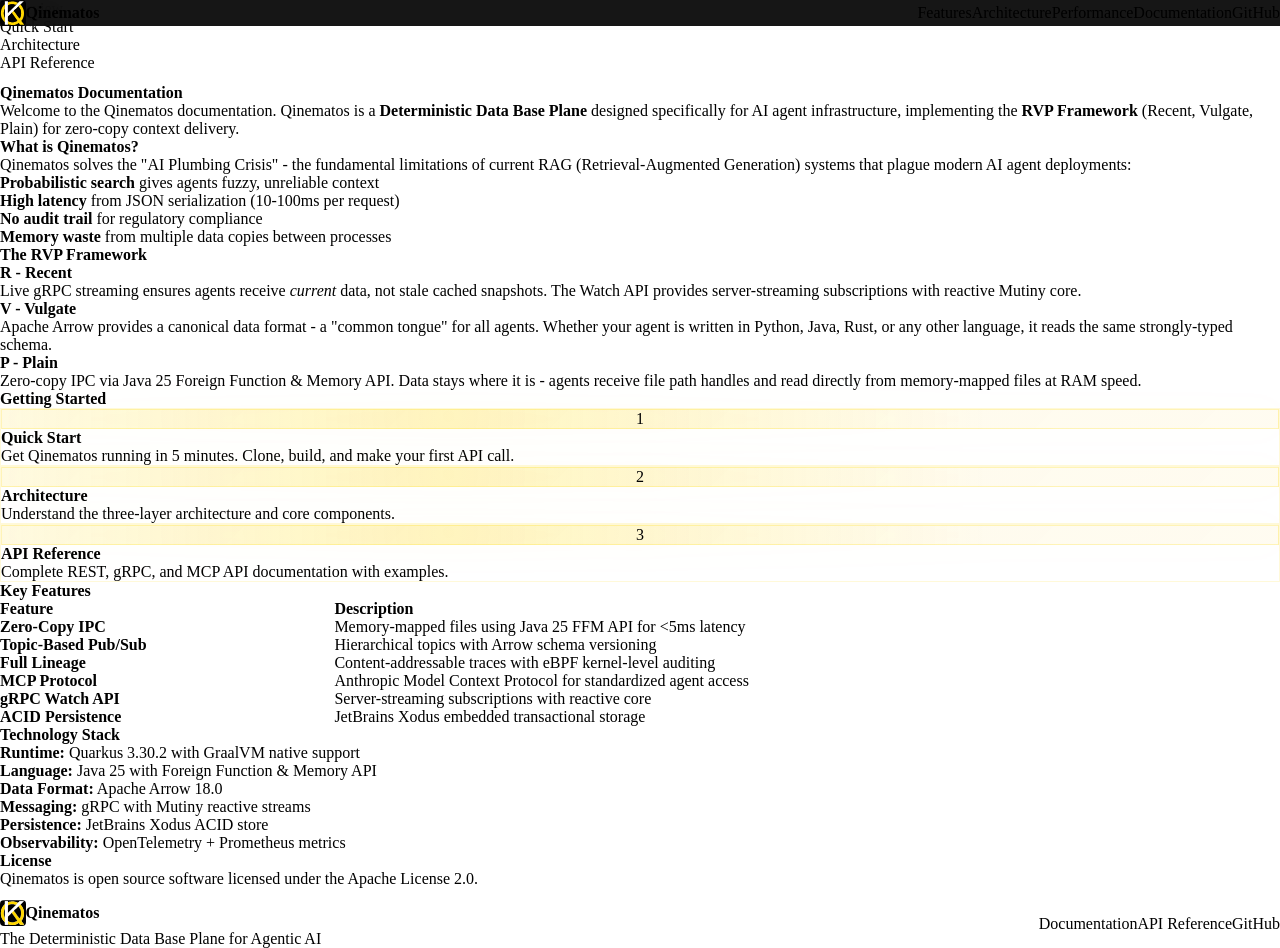
==== commit a975832c: "Resolve conflicts by accepting base branch changes Co-authored-by: KinematosRT <253099424+KinematosR" ====
--- a/docs/index.html
+++ b/docs/index.html
@@ -15,7 +15,7 @@
   <!-- Header -->
   <header>
     <nav>
-      <a href="../" class="logo"><img src="../images/favicon.svg" alt="Qinematos logo" class="logo-icon"><span>inematos</span></a>
+      <a href="../" class="logo"><img src="../images/favicon.svg" alt="" aria-hidden="true" class="logo-icon">Q<span>inematos</span></a>
       <button class="nav-toggle" aria-label="Toggle navigation">
         <span></span>
         <span></span>
@@ -152,7 +152,7 @@
     <div class="container">
         <div class="footer-content">
           <div>
-            <a href="../" class="logo"><img src="../images/favicon.svg" alt="Qinematos logo" class="logo-icon"><span>inematos</span></a>
+            <a href="../" class="logo"><img src="../images/favicon.svg" alt="Qinematos logo" class="logo-icon">Q<span>inematos</span></a>
             <p class="footer-copy footer-subtext">The Deterministic Data Base Plane for Agentic AI</p>
           </div>
         <ul class="footer-links">
--- a/css/style.css
+++ b/css/style.css
@@ -1,4 +1,3 @@
-/* Qinematos Website Styles
    Dark theme with Marvel yellow accents (Thunderbolts/Wonder Man style)
 */
 
@@ -185,6 +184,7 @@
   letter-spacing: var(--tracking-condensed);
   display: inline-flex;
   align-items: center;
+  gap: var(--space-atom);
 }
 
 .logo-icon {
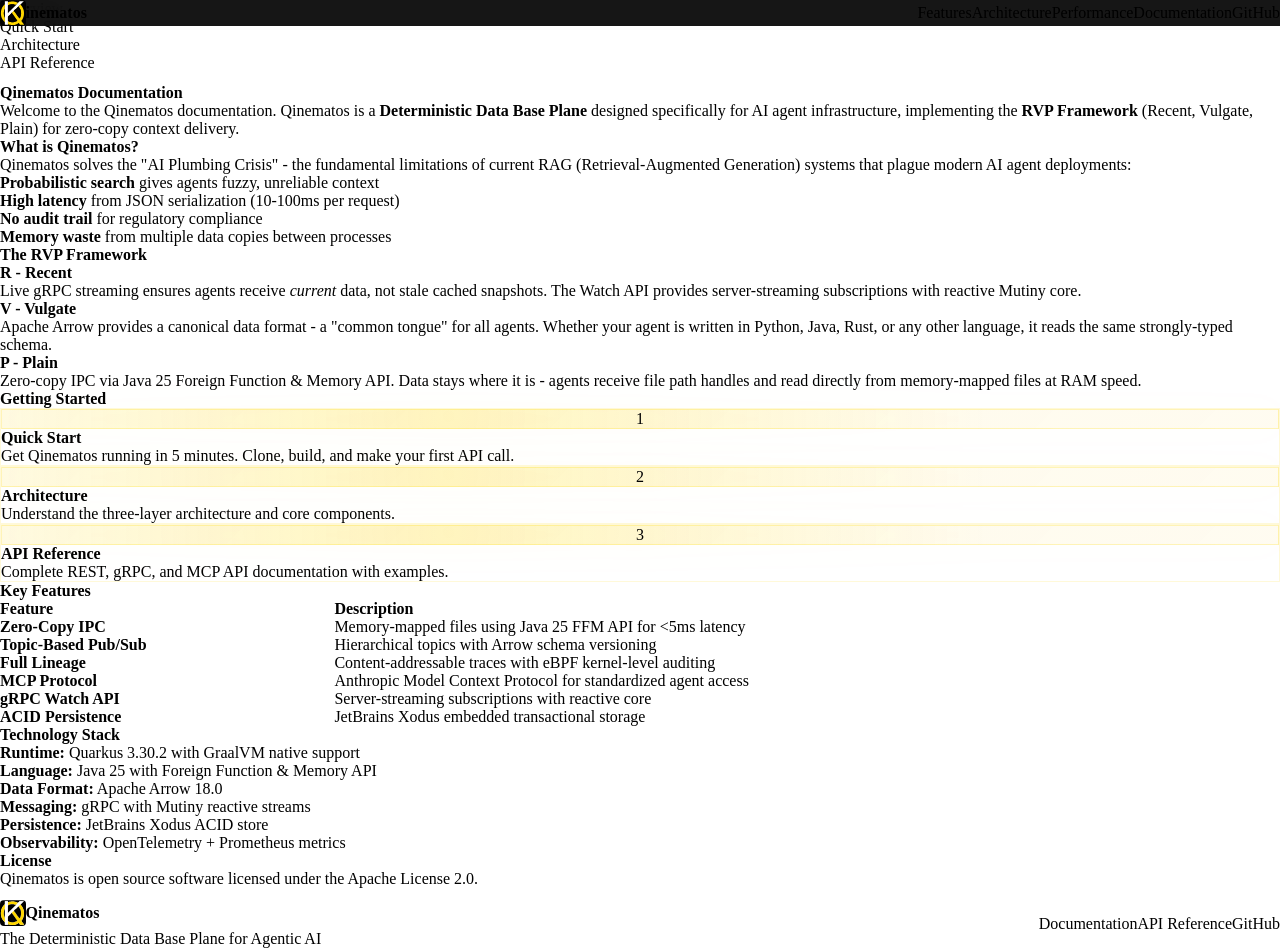
==== commit 0f80869d: "Merge branch 'qin-3/logo-inexistent-links-ico' into copilot/sub-pr-7" ====
--- a/docs/index.html
+++ b/docs/index.html
@@ -15,7 +15,7 @@
   <!-- Header -->
   <header>
     <nav>
-      <a href="../" class="logo"><img src="../images/favicon.svg" alt="" aria-hidden="true" class="logo-icon">Q<span>inematos</span></a>
+      <a href="../" class="logo"><img src="../images/favicon.svg" alt="" aria-hidden="true" class="logo-icon"><span>inematos</span></a>
       <button class="nav-toggle" aria-label="Toggle navigation">
         <span></span>
         <span></span>
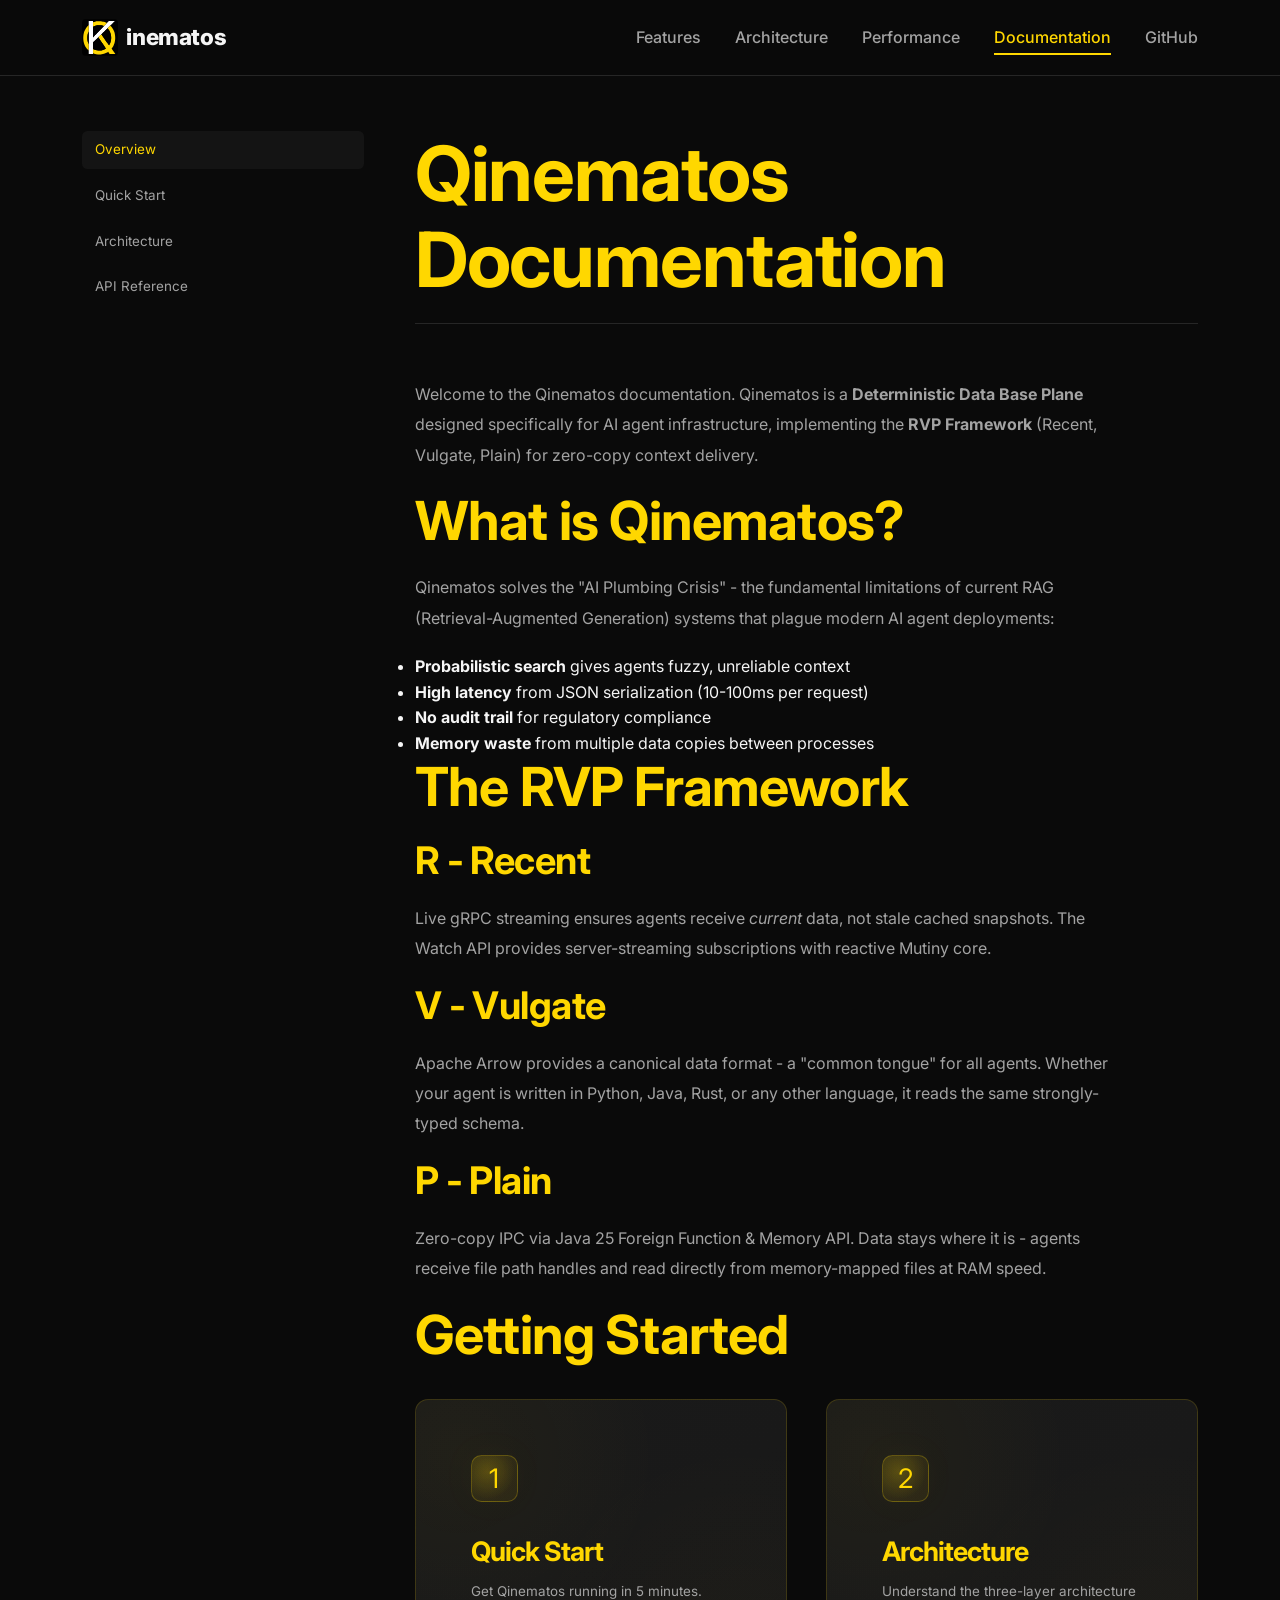
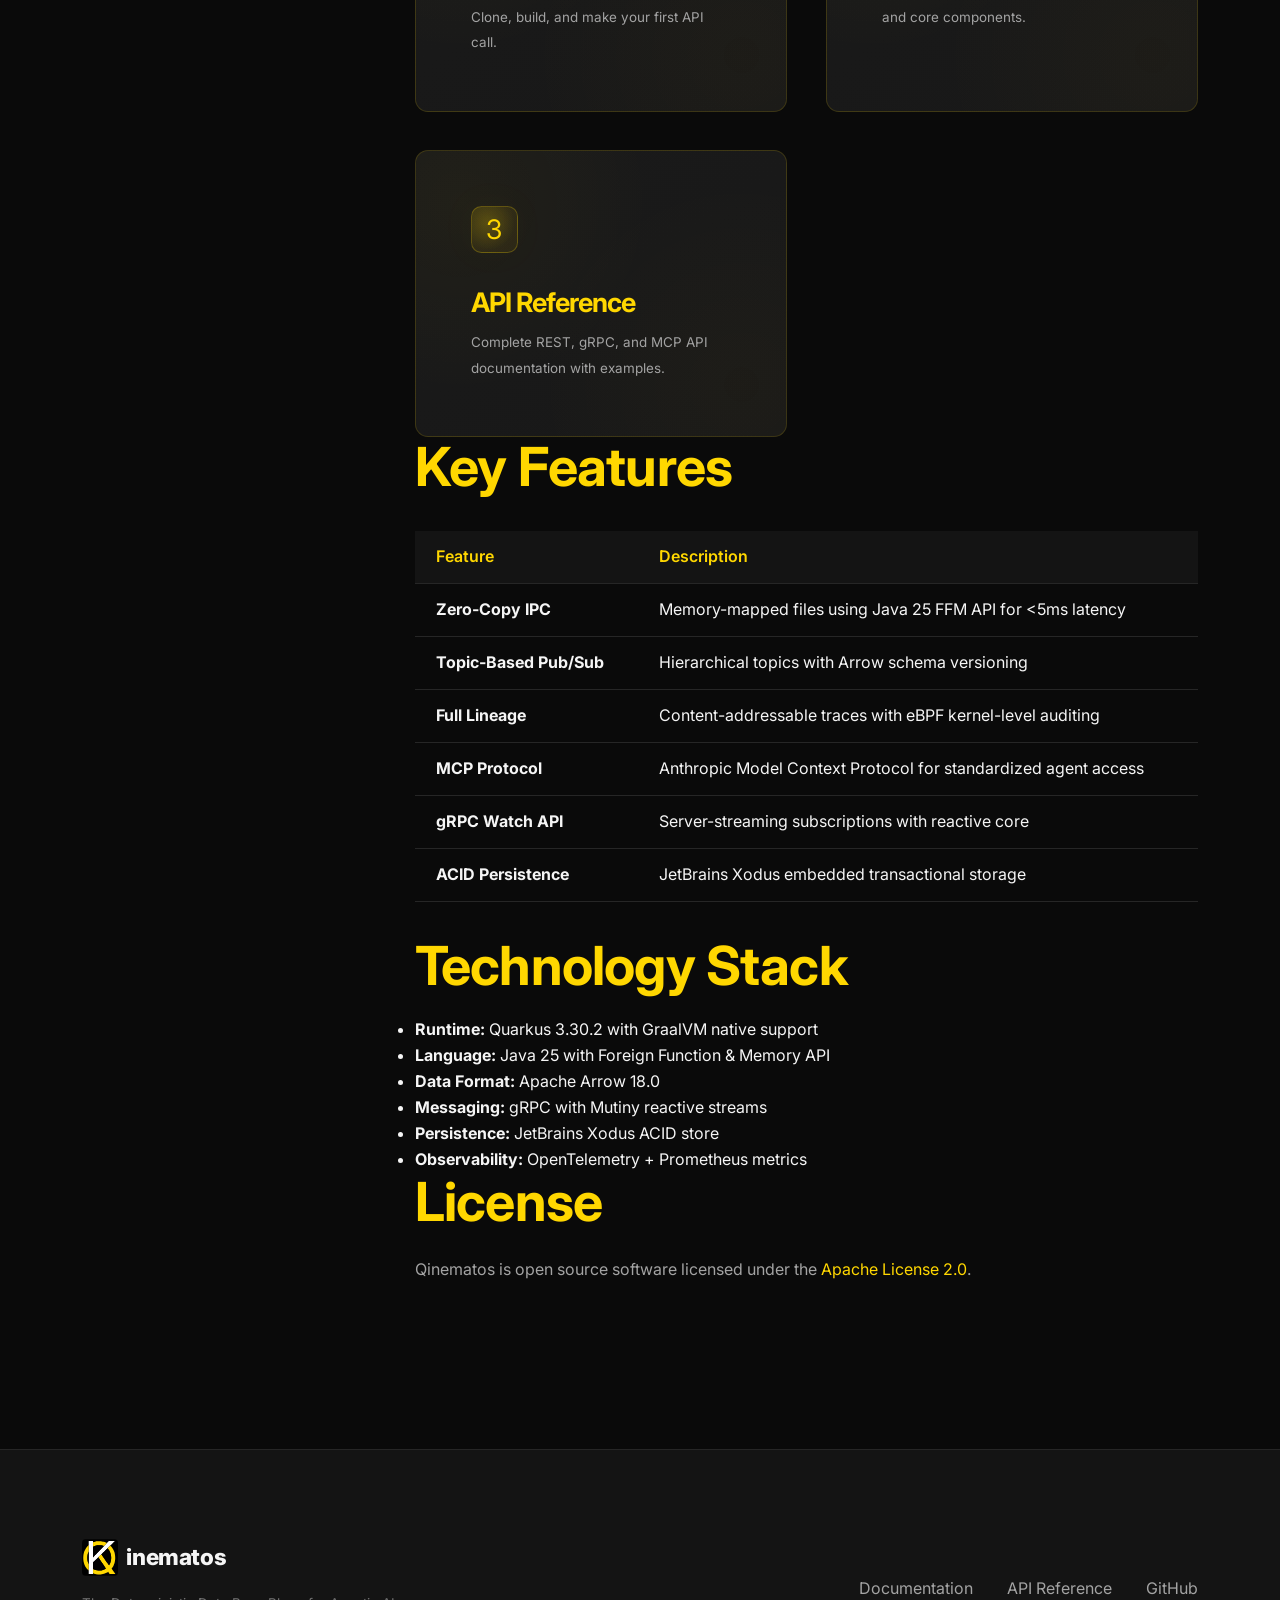
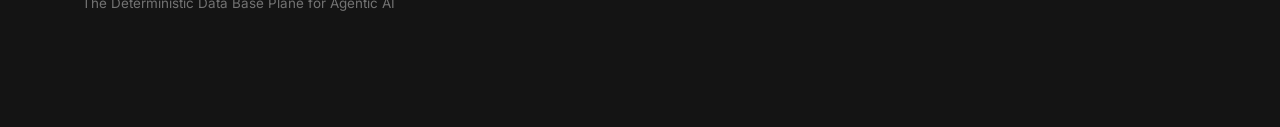
==== commit 0b5f8373: "Restore icon+remainder of product name combination." ====
--- a/docs/index.html
+++ b/docs/index.html
@@ -152,7 +152,7 @@
     <div class="container">
         <div class="footer-content">
           <div>
-            <a href="../" class="logo"><img src="../images/favicon.svg" alt="Qinematos logo" class="logo-icon">Q<span>inematos</span></a>
+            <a href="../" class="logo"><img src="../images/favicon.svg" alt="Qinematos logo" class="logo-icon"><span>inematos</span></a>
             <p class="footer-copy footer-subtext">The Deterministic Data Base Plane for Agentic AI</p>
           </div>
         <ul class="footer-links">
--- a/css/style.css
+++ b/css/style.css
@@ -1,6 +1,3 @@
-   Dark theme with Marvel yellow accents (Thunderbolts/Wonder Man style)
-*/
-
 /* CSS Variables */
 :root {
   --bg-primary: #0a0a0a;
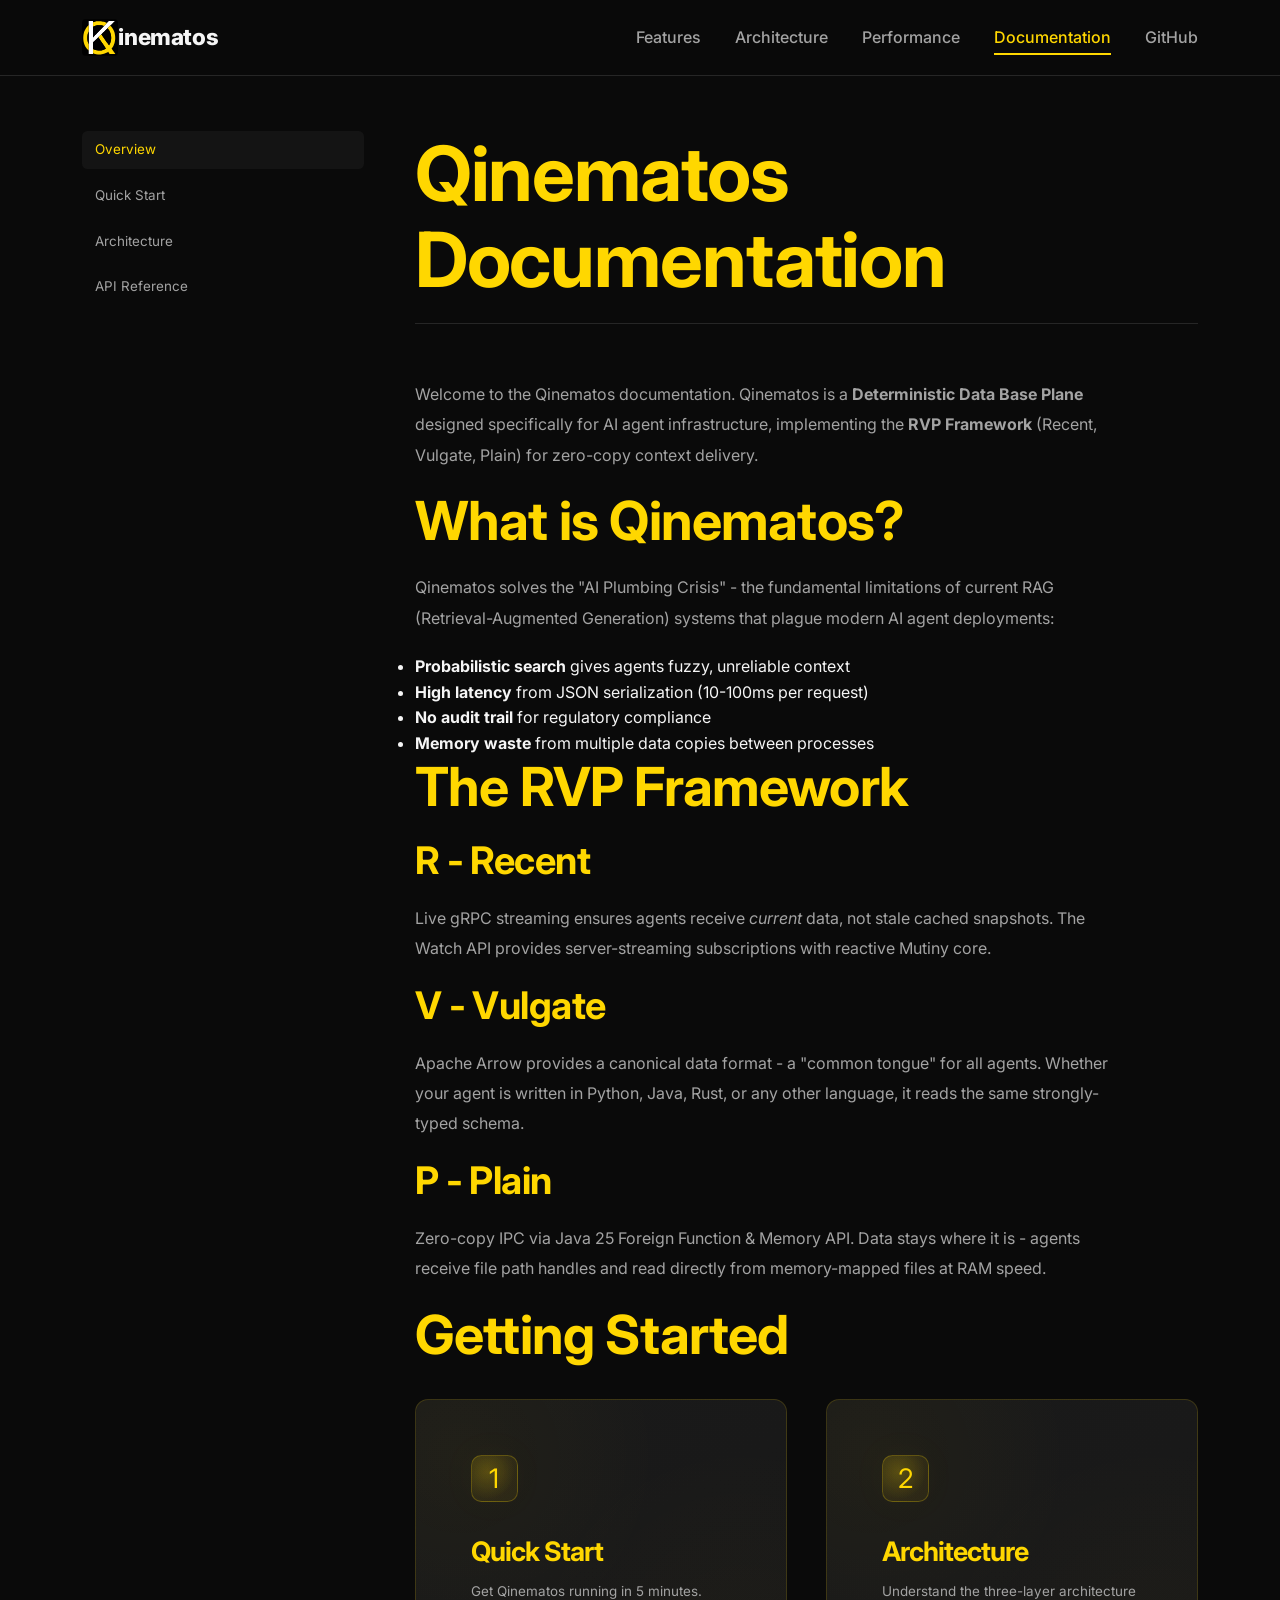
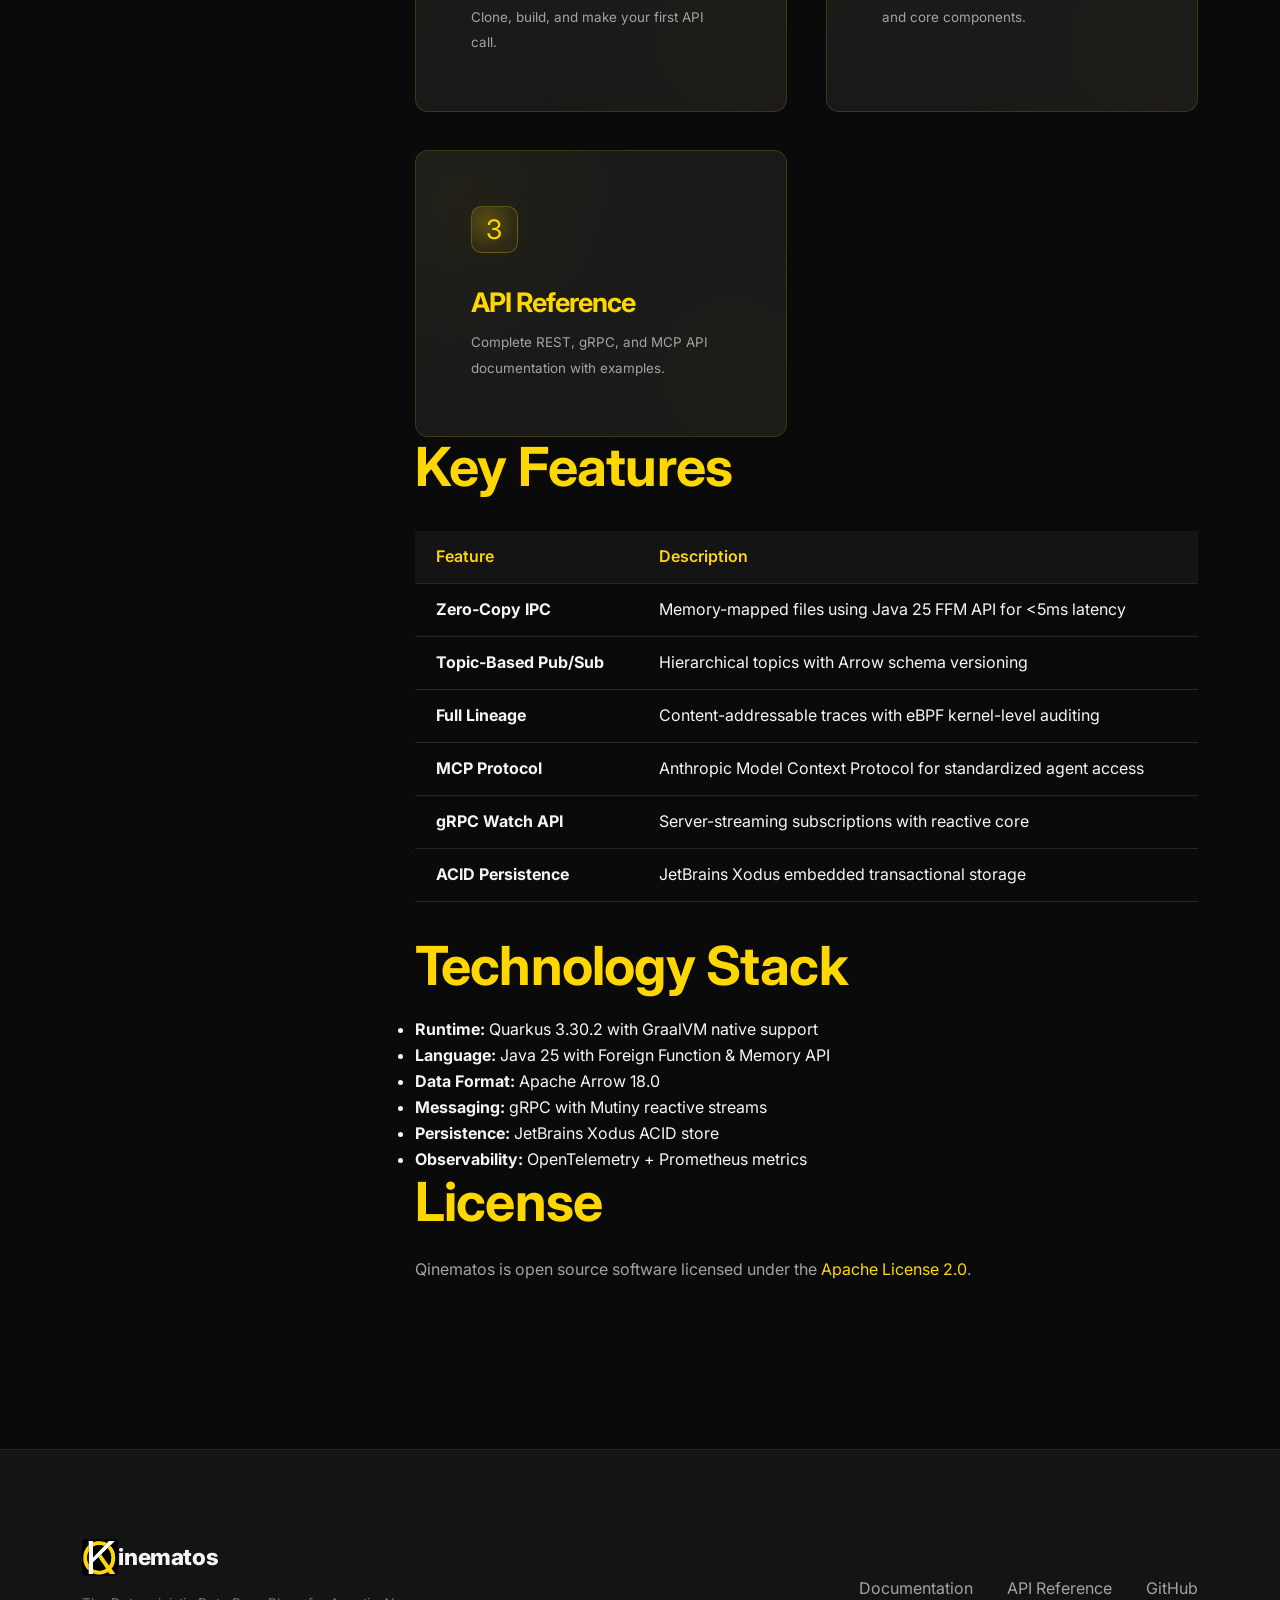
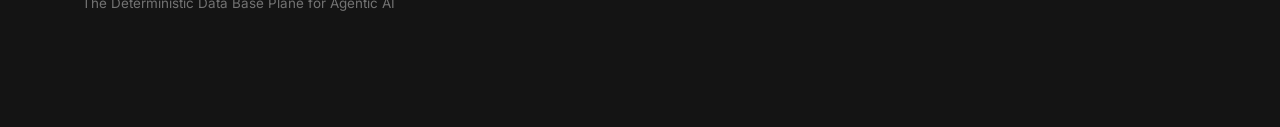
==== commit 2281278c: "Add rel="noopener noreferrer" to external links and update logo alt text Co-authored-by: KinematosRT" ====
--- a/docs/index.html
+++ b/docs/index.html
@@ -15,7 +15,7 @@
   <!-- Header -->
   <header>
     <nav>
-      <a href="../" class="logo"><img src="../images/favicon.svg" alt="" aria-hidden="true" class="logo-icon"><span>inematos</span></a>
+      <a href="../" class="logo"><img src="../images/favicon.svg" alt="Qinematos logo" class="logo-icon"><span>inematos</span></a>
       <button class="nav-toggle" aria-label="Toggle navigation">
         <span></span>
         <span></span>
@@ -26,7 +26,7 @@
         <li><a href="../#architecture">Architecture</a></li>
         <li><a href="../#performance">Performance</a></li>
         <li><a href="./" class="active">Documentation</a></li>
-        <li><a href="https://github.com/qinematos" target="_blank">GitHub</a></li>
+        <li><a href="https://github.com/qinematos" target="_blank" rel="noopener noreferrer">GitHub</a></li>
       </ul>
     </nav>
   </header>
@@ -142,7 +142,7 @@
         </ul>
 
         <h2>License</h2>
-        <p>Qinematos is open source software licensed under the <a href="https://www.apache.org/licenses/LICENSE-2.0" target="_blank">Apache License 2.0</a>.</p>
+        <p>Qinematos is open source software licensed under the <a href="https://www.apache.org/licenses/LICENSE-2.0" target="_blank" rel="noopener noreferrer">Apache License 2.0</a>.</p>
       </article>
     </div>
   </main>
@@ -158,7 +158,7 @@
         <ul class="footer-links">
           <li><a href="./">Documentation</a></li>
           <li><a href="api-reference.html">API Reference</a></li>
-          <li><a href="https://github.com/qinematos" target="_blank">GitHub</a></li>
+          <li><a href="https://github.com/qinematos" target="_blank" rel="noopener noreferrer">GitHub</a></li>
         </ul>
       </div>
     </div>
--- a/css/style.css
+++ b/css/style.css
@@ -181,7 +181,6 @@
   letter-spacing: var(--tracking-condensed);
   display: inline-flex;
   align-items: center;
-  gap: var(--space-atom);
 }
 
 .logo-icon {
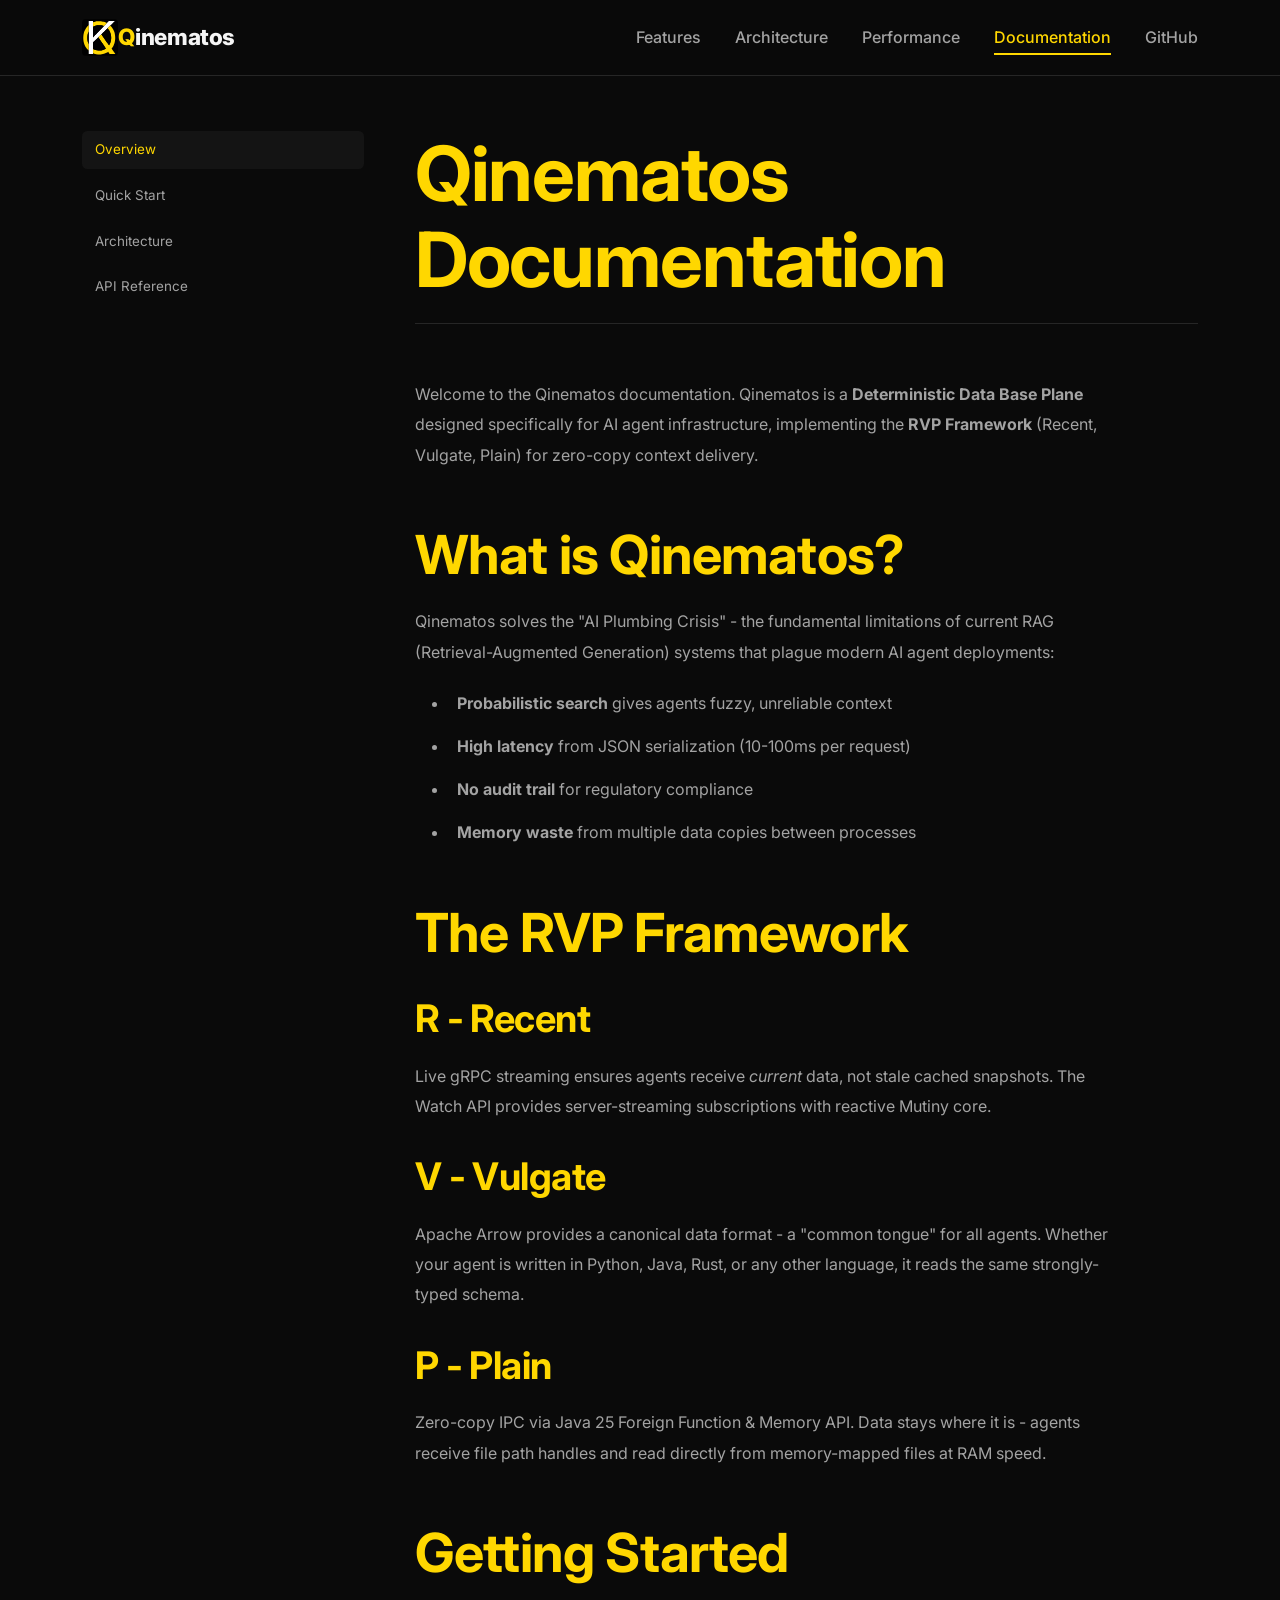
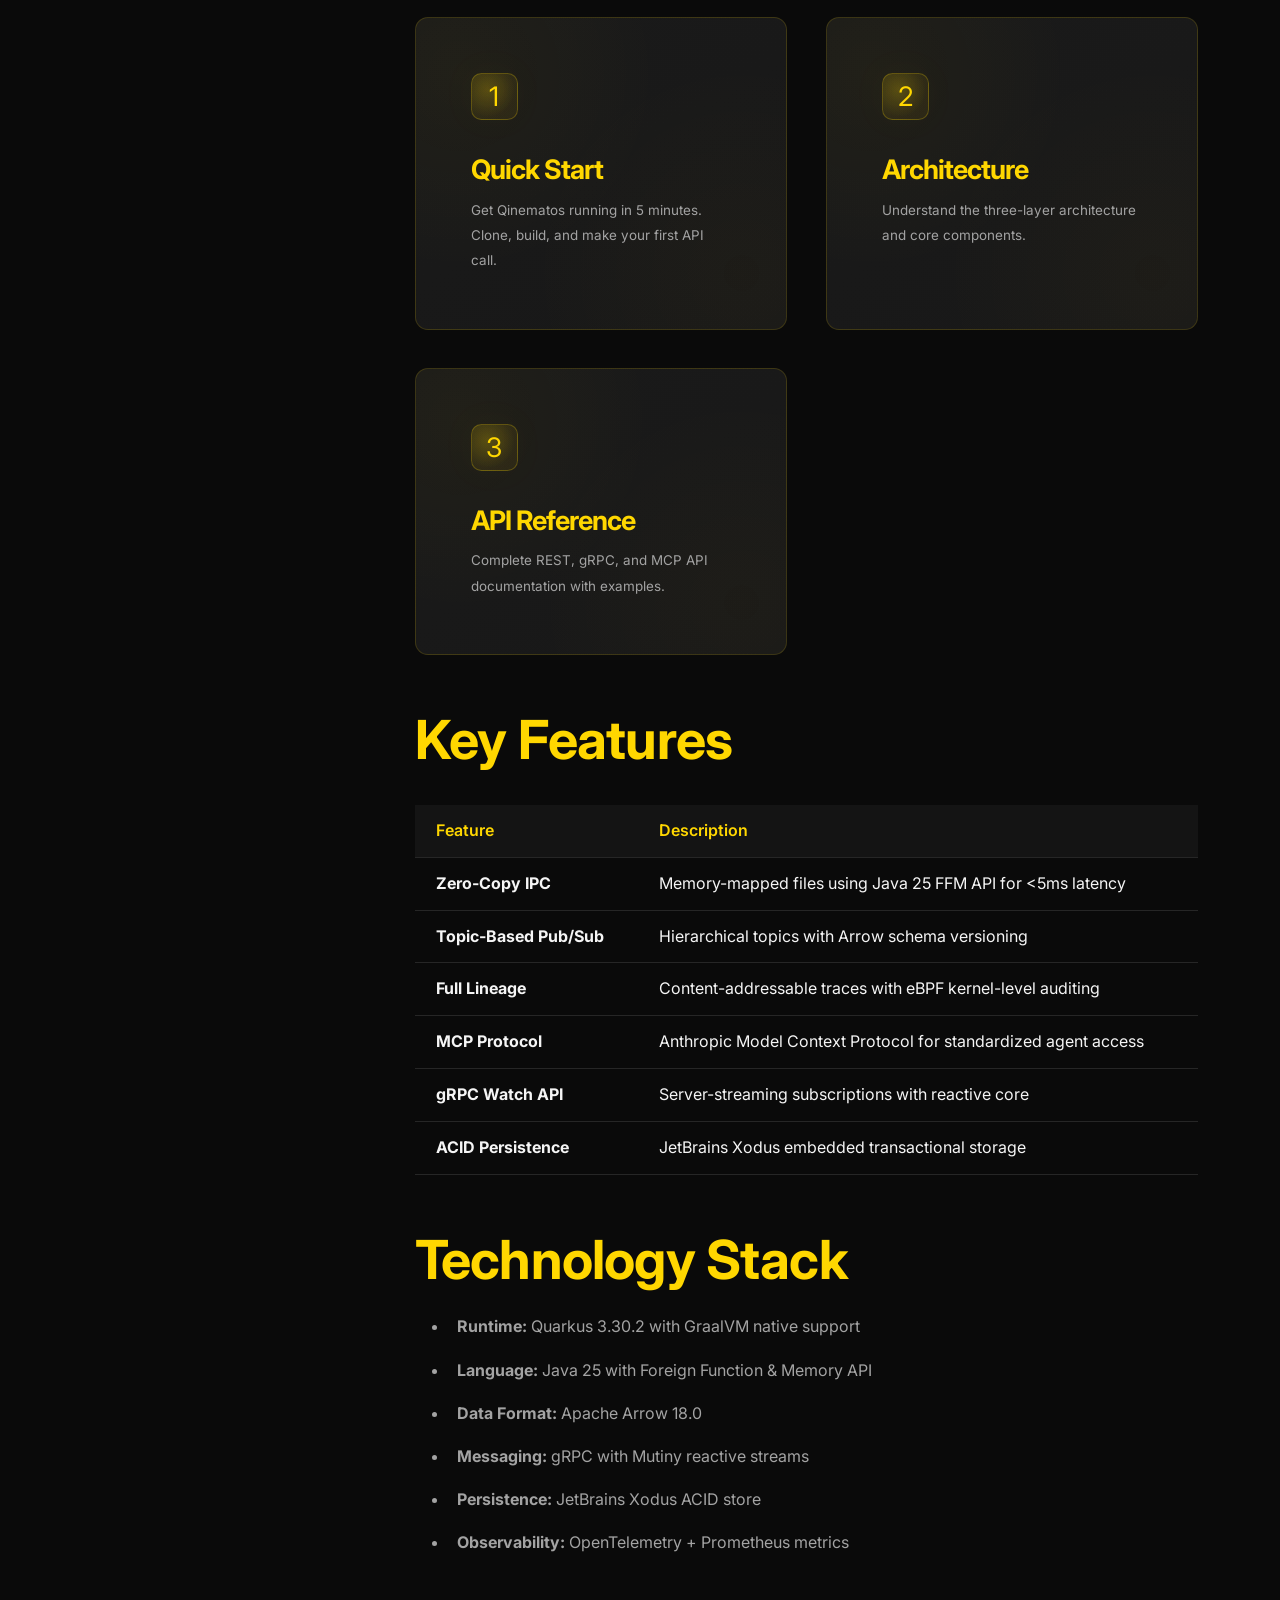
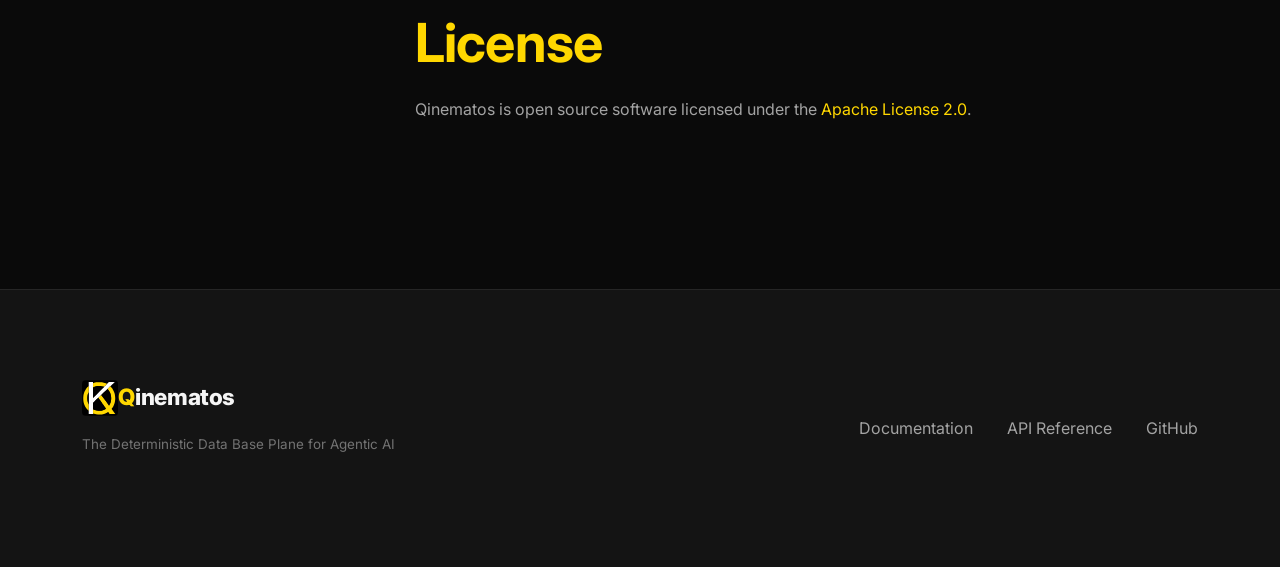
==== commit 44fcf1f9: "Fix critical logo bug: restore Q in brand name and fix alt text Co-authored-by: KinematosRT <2530994" ====
--- a/docs/index.html
+++ b/docs/index.html
@@ -15,7 +15,7 @@
   <!-- Header -->
   <header>
     <nav>
-      <a href="../" class="logo"><img src="../images/favicon.svg" alt="Qinematos logo" class="logo-icon"><span>inematos</span></a>
+      <a href="../" class="logo"><img src="../images/favicon.svg" alt="" class="logo-icon">Q<span>inematos</span></a>
       <button class="nav-toggle" aria-label="Toggle navigation">
         <span></span>
         <span></span>
@@ -152,7 +152,7 @@
     <div class="container">
         <div class="footer-content">
           <div>
-            <a href="../" class="logo"><img src="../images/favicon.svg" alt="Qinematos logo" class="logo-icon"><span>inematos</span></a>
+            <a href="../" class="logo"><img src="../images/favicon.svg" alt="" class="logo-icon">Q<span>inematos</span></a>
             <p class="footer-copy footer-subtext">The Deterministic Data Base Plane for Agentic AI</p>
           </div>
         <ul class="footer-links">
--- a/css/style.css
+++ b/css/style.css
@@ -74,6 +74,7 @@
 html {
   scroll-behavior: smooth;
   font-size: var(--type-body);
+  overflow-x: hidden;
 }
 
 body {
@@ -83,6 +84,8 @@
   line-height: var(--rhythm-standard);
   min-height: 100vh;
   letter-spacing: var(--tracking-neutral);
+  overflow-x: hidden;
+  width: 100%;
 }
 
 /* Typography */
@@ -95,15 +98,42 @@
 }
 
 h1 { font-size: var(--type-display); }
-h2 { font-size: var(--type-header); }
-h3 { font-size: var(--type-subheader); }
-h4 { font-size: var(--type-heading); }
+h2 { font-size: var(--type-header); margin-top: var(--space-organ); }
+h3 { font-size: var(--type-subheader); margin-top: var(--space-tissue); }
+h4 { font-size: var(--type-heading); margin-top: var(--space-tissue); }
+
+/* Add spacing after headings before paragraphs */
+h2 + p,
+h3 + p,
+h4 + p {
+  margin-top: var(--space-molecule);
+}
 
 p {
   margin-bottom: var(--space-cell);
   color: var(--text-secondary);
   line-height: var(--rhythm-extended);
   max-width: var(--content-width-prose);
+}
+
+/* List styling for better spacing and alignment */
+ul:not(.nav-links):not(.footer-links):not(.docs-nav),
+ol {
+  margin: var(--space-cell) 0;
+  padding-left: var(--space-tissue);
+  color: var(--text-secondary);
+  line-height: var(--rhythm-extended);
+}
+
+ul:not(.nav-links):not(.footer-links):not(.docs-nav) li,
+ol li {
+  margin-bottom: var(--space-molecule);
+  padding-left: var(--space-atom);
+}
+
+ul:not(.nav-links):not(.footer-links):not(.docs-nav) li:last-child,
+ol li:last-child {
+  margin-bottom: 0;
 }
 
 a {
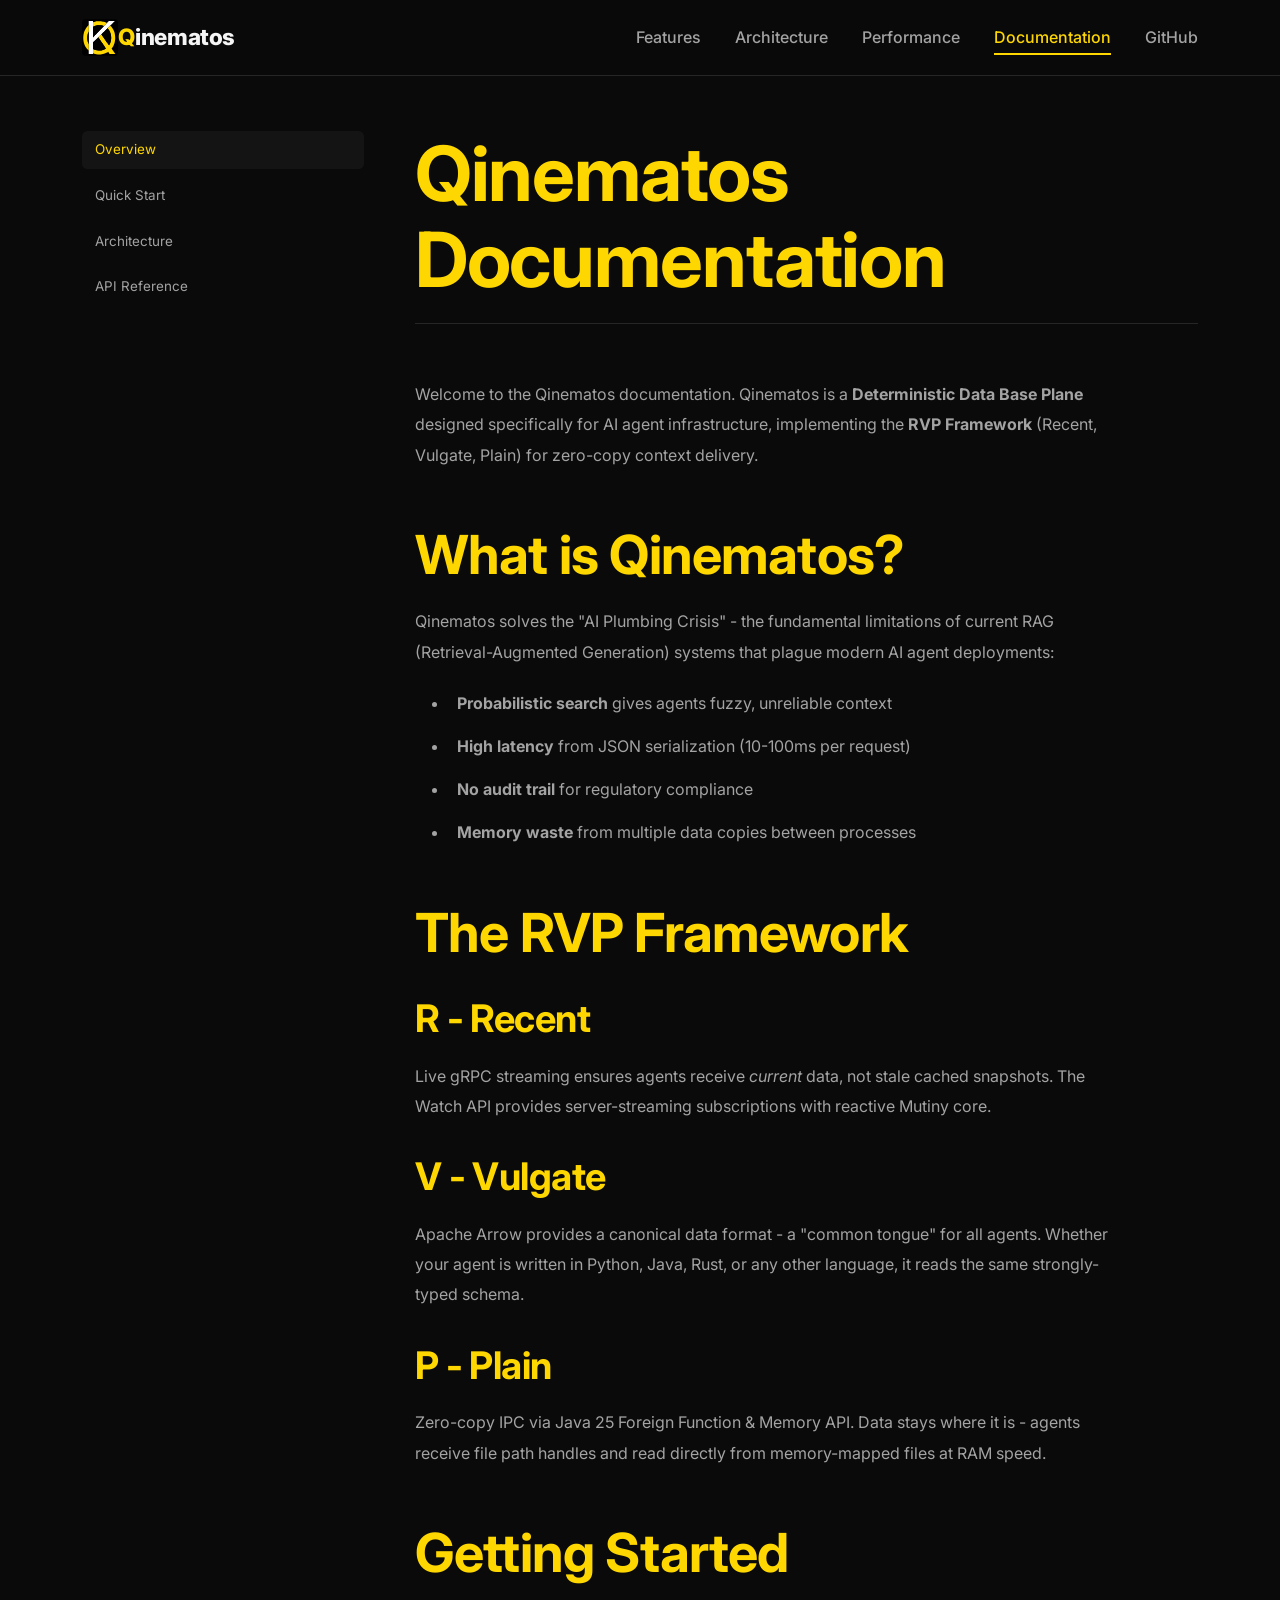
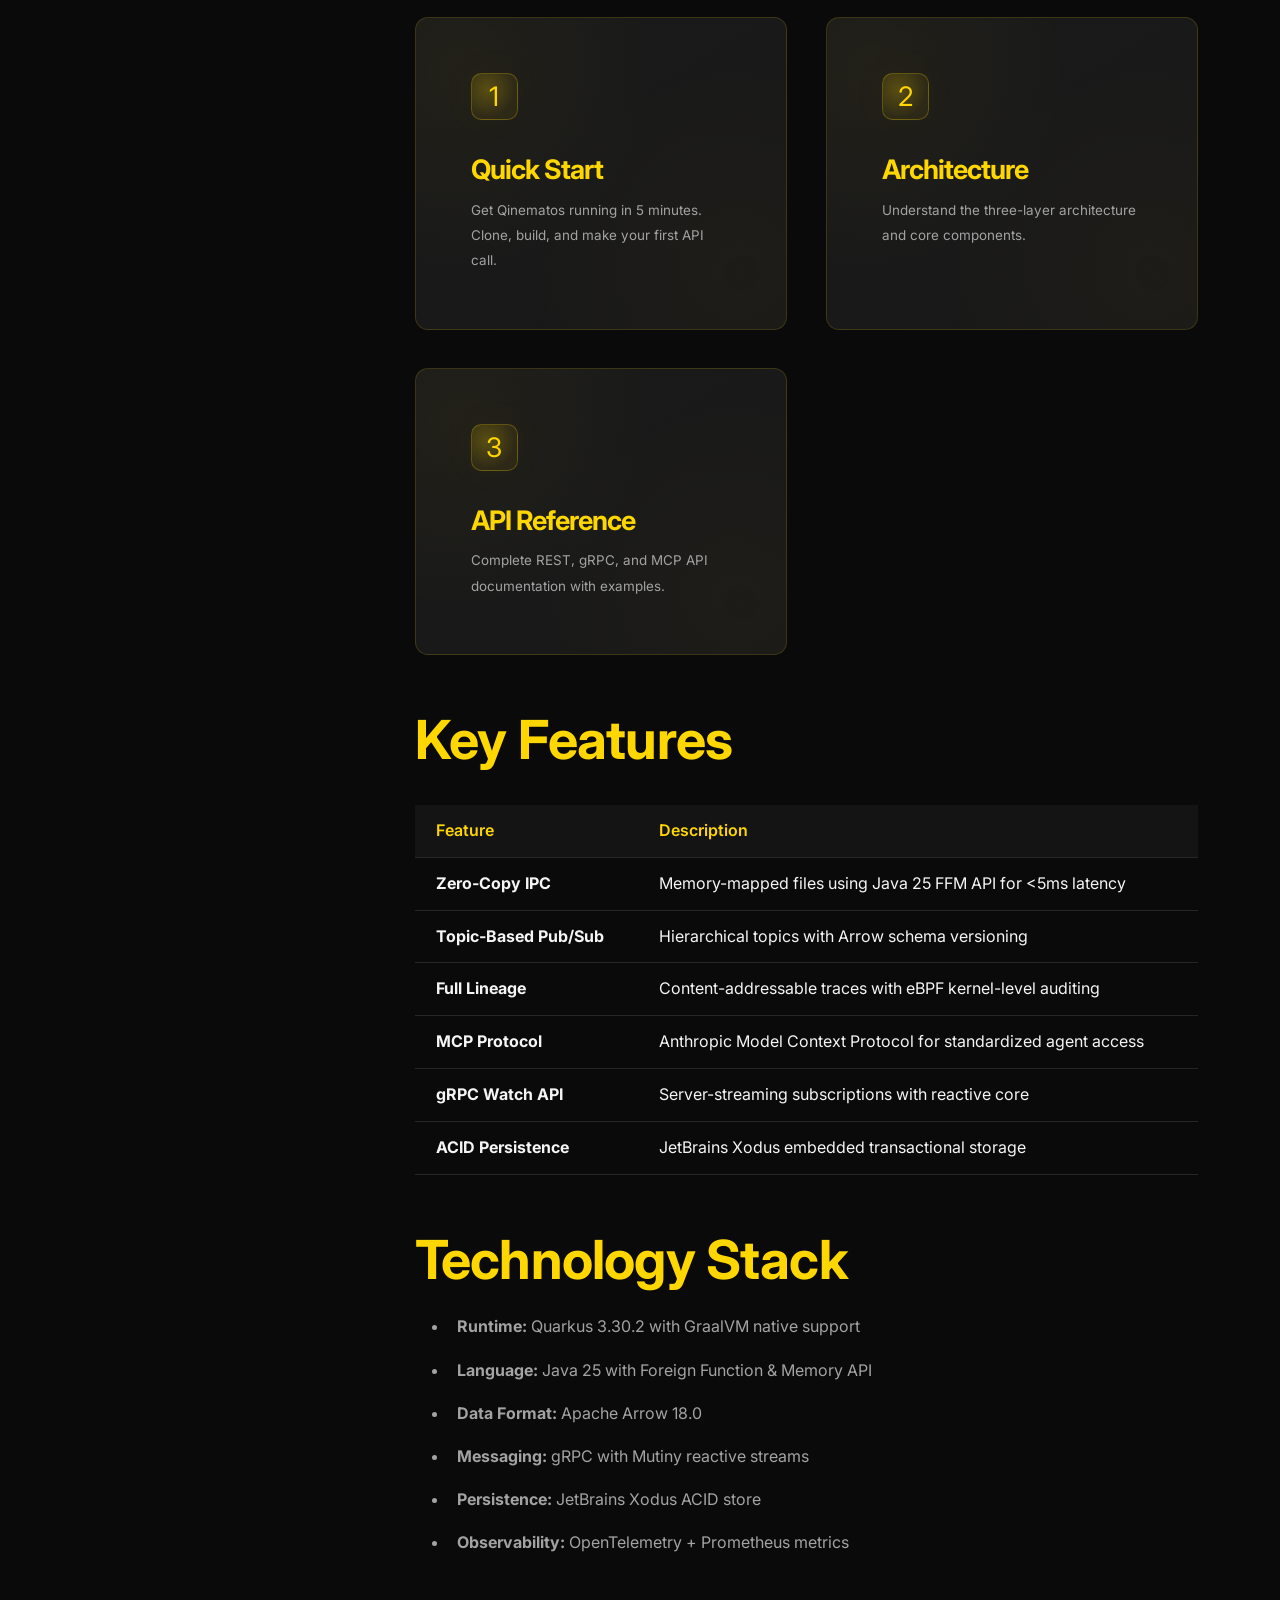
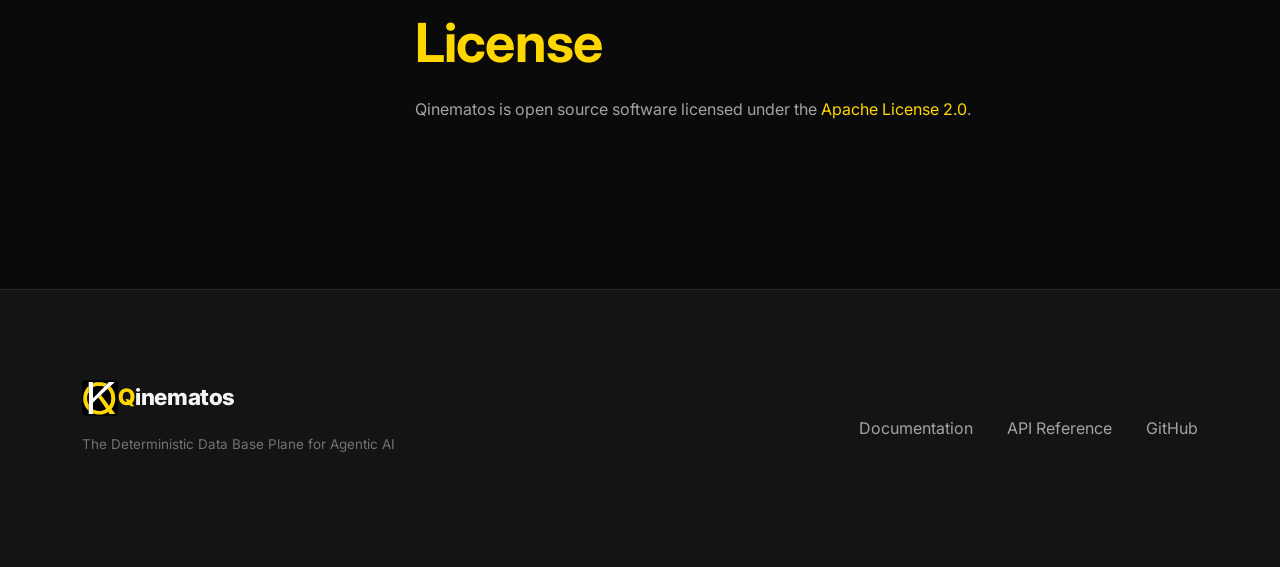
==== commit 15afb0d6: "Update docs/index.html Co-authored-by: gemini-code-assist[bot] <176961590+gemini-code-assist[bot]@us" ====
--- a/docs/index.html
+++ b/docs/index.html
@@ -152,7 +152,7 @@
     <div class="container">
         <div class="footer-content">
           <div>
-            <a href="../" class="logo"><img src="../images/favicon.svg" alt="" class="logo-icon">Q<span>inematos</span></a>
+            <a href="../" class="logo"><img src="../images/favicon.svg" alt="Qinematos logo" class="logo-icon">Q<span>inematos</span></a>
             <p class="footer-copy footer-subtext">The Deterministic Data Base Plane for Agentic AI</p>
           </div>
         <ul class="footer-links">
--- a/css/style.css
+++ b/css/style.css
@@ -74,7 +74,6 @@
 html {
   scroll-behavior: smooth;
   font-size: var(--type-body);
-  overflow-x: hidden;
 }
 
 body {
@@ -117,22 +116,20 @@
 }
 
 /* List styling for better spacing and alignment */
-ul:not(.nav-links):not(.footer-links):not(.docs-nav),
-ol {
+/* List styling for better spacing and alignment */
+:is(ul, ol):not(.nav-links, .footer-links, .docs-nav) {
   margin: var(--space-cell) 0;
   padding-left: var(--space-tissue);
   color: var(--text-secondary);
   line-height: var(--rhythm-extended);
 }
 
-ul:not(.nav-links):not(.footer-links):not(.docs-nav) li,
-ol li {
+:is(ul, ol):not(.nav-links, .footer-links, .docs-nav) li {
   margin-bottom: var(--space-molecule);
   padding-left: var(--space-atom);
 }
 
-ul:not(.nav-links):not(.footer-links):not(.docs-nav) li:last-child,
-ol li:last-child {
+:is(ul, ol):not(.nav-links, .footer-links, .docs-nav) li:last-child {
   margin-bottom: 0;
 }
 
